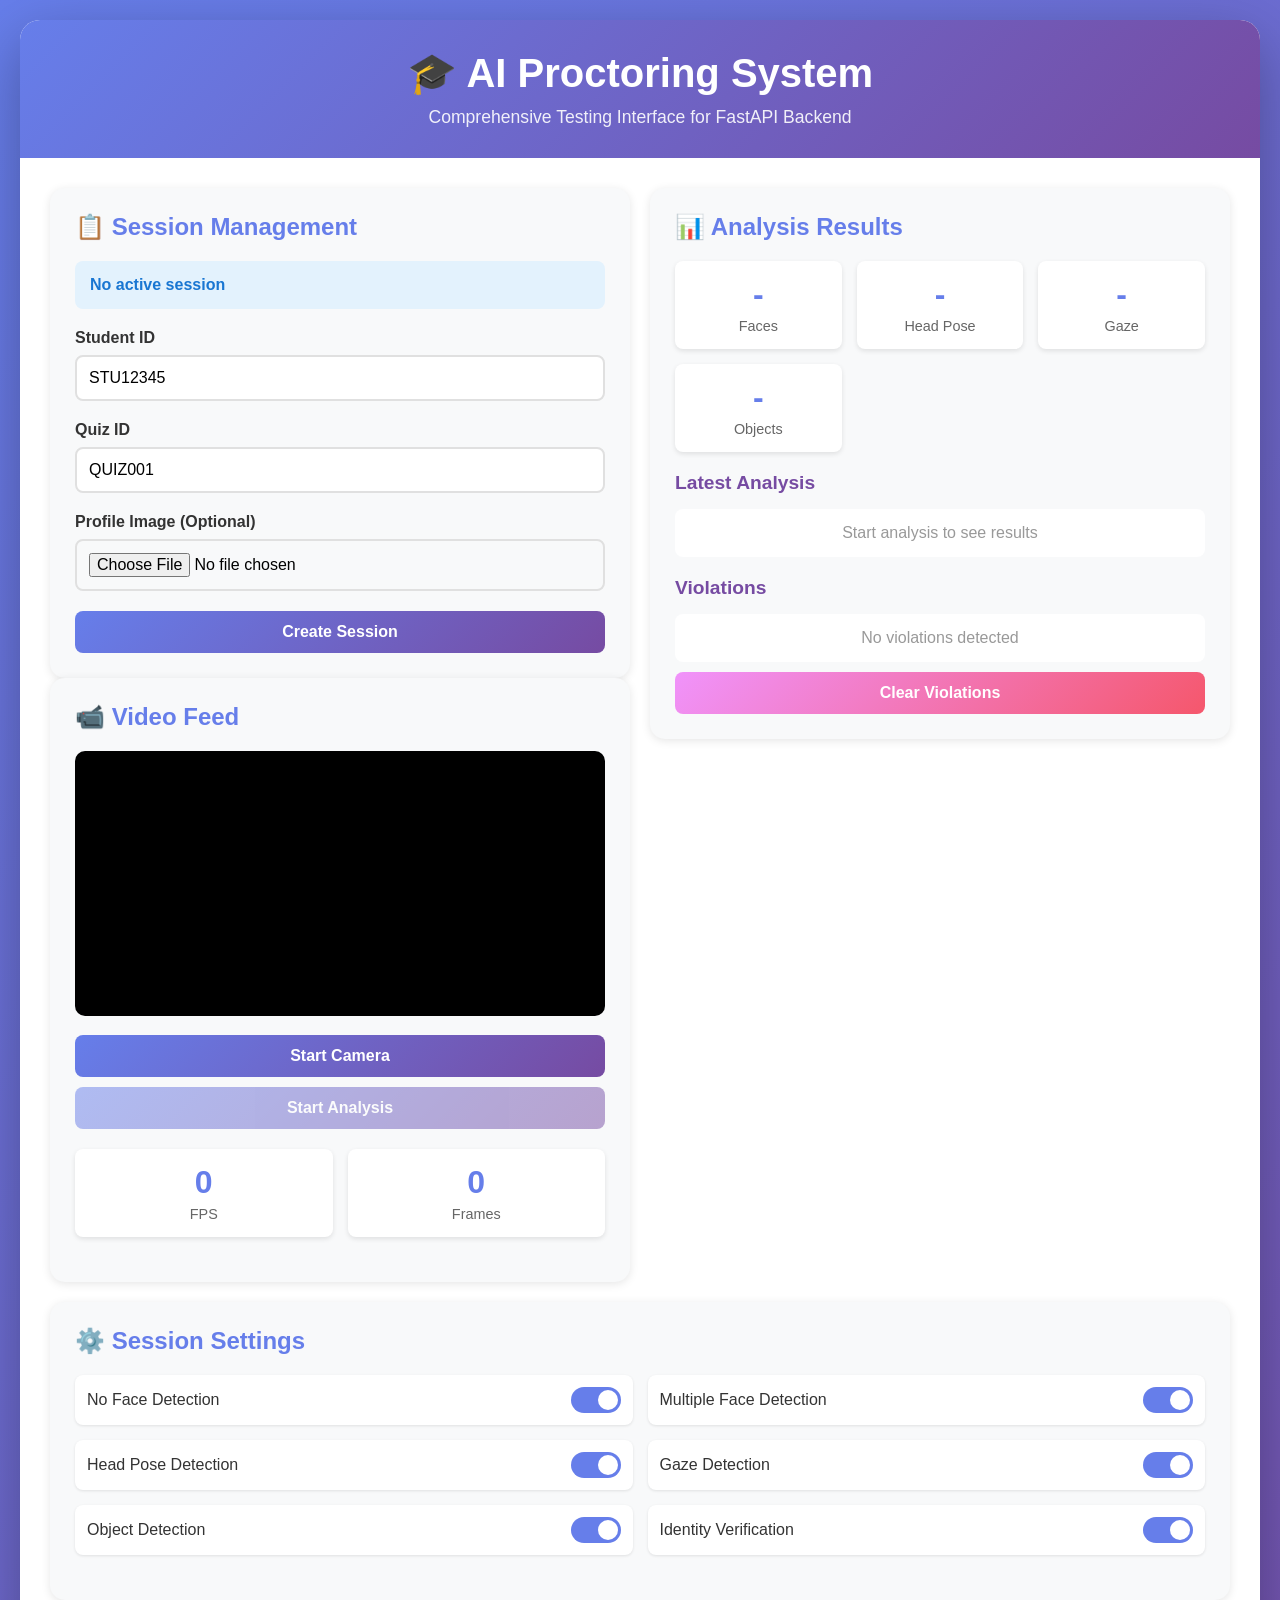
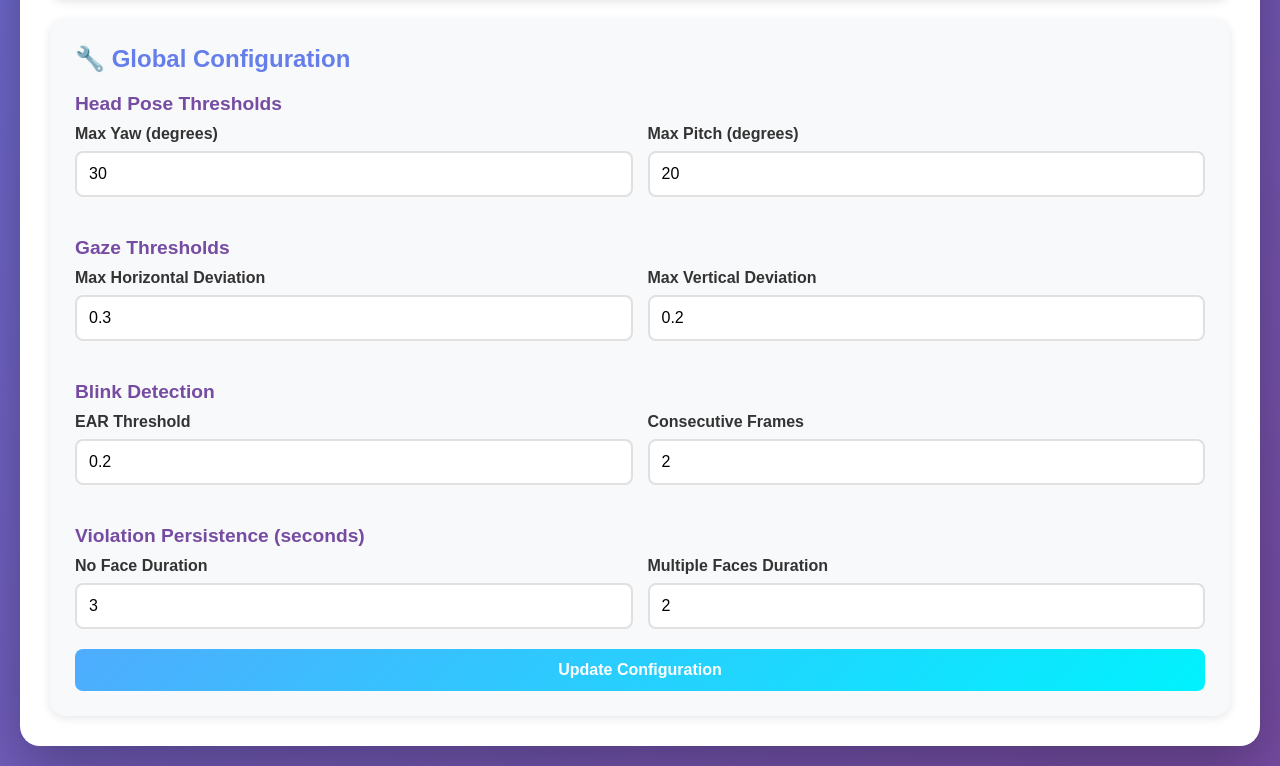
==== test_ui.html @ 0bb83201 "test_ui and fixed issues" ====
<!DOCTYPE html>
<html lang="en">
<head>
    <meta charset="UTF-8">
    <meta name="viewport" content="width=device-width, initial-scale=1.0">
    <title>AI Proctoring System - Test UI</title>
    <style>
        * {
            margin: 0;
            padding: 0;
            box-sizing: border-box;
        }

        body {
            font-family: -apple-system, BlinkMacSystemFont, 'Segoe UI', Roboto, Oxygen, Ubuntu, Cantarell, sans-serif;
            background: linear-gradient(135deg, #667eea 0%, #764ba2 100%);
            min-height: 100vh;
            padding: 20px;
        }

        .container {
            max-width: 1400px;
            margin: 0 auto;
            background: white;
            border-radius: 20px;
            box-shadow: 0 20px 60px rgba(0,0,0,0.3);
            overflow: hidden;
        }

        .header {
            background: linear-gradient(135deg, #667eea 0%, #764ba2 100%);
            color: white;
            padding: 30px;
            text-align: center;
        }

        .header h1 {
            font-size: 2.5em;
            margin-bottom: 10px;
        }

        .header p {
            opacity: 0.9;
            font-size: 1.1em;
        }

        .main-content {
            display: grid;
            grid-template-columns: 1fr 1fr;
            gap: 20px;
            padding: 30px;
        }

        .panel {
            background: #f8f9fa;
            border-radius: 15px;
            padding: 25px;
            box-shadow: 0 2px 10px rgba(0,0,0,0.1);
        }

        .panel h2 {
            color: #667eea;
            margin-bottom: 20px;
            font-size: 1.5em;
            display: flex;
            align-items: center;
            gap: 10px;
        }

        .panel h3 {
            color: #764ba2;
            margin-top: 20px;
            margin-bottom: 10px;
            font-size: 1.2em;
        }

        .form-group {
            margin-bottom: 20px;
        }

        label {
            display: block;
            margin-bottom: 8px;
            color: #333;
            font-weight: 600;
        }

        input[type="text"],
        input[type="number"],
        input[type="file"] {
            width: 100%;
            padding: 12px;
            border: 2px solid #e0e0e0;
            border-radius: 8px;
            font-size: 1em;
            transition: border-color 0.3s;
        }

        input[type="text"]:focus,
        input[type="number"]:focus {
            outline: none;
            border-color: #667eea;
        }

        button {
            background: linear-gradient(135deg, #667eea 0%, #764ba2 100%);
            color: white;
            border: none;
            padding: 12px 24px;
            border-radius: 8px;
            font-size: 1em;
            font-weight: 600;
            cursor: pointer;
            transition: transform 0.2s, box-shadow 0.2s;
            width: 100%;
        }

        button:hover {
            transform: translateY(-2px);
            box-shadow: 0 5px 15px rgba(102, 126, 234, 0.4);
        }

        button:active {
            transform: translateY(0);
        }

        button:disabled {
            opacity: 0.5;
            cursor: not-allowed;
            transform: none;
        }

        .btn-secondary {
            background: linear-gradient(135deg, #f093fb 0%, #f5576c 100%);
        }

        .btn-danger {
            background: linear-gradient(135deg, #fa709a 0%, #fee140 100%);
        }

        .btn-success {
            background: linear-gradient(135deg, #4facfe 0%, #00f2fe 100%);
        }

        video {
            width: 100%;
            border-radius: 10px;
            background: #000;
            margin-bottom: 15px;
        }

        canvas {
            display: none;
        }

        .status {
            padding: 15px;
            border-radius: 8px;
            margin-bottom: 20px;
            font-weight: 600;
        }

        .status.info {
            background: #e3f2fd;
            color: #1976d2;
        }

        .status.success {
            background: #e8f5e9;
            color: #388e3c;
        }

        .status.warning {
            background: #fff3e0;
            color: #f57c00;
        }

        .status.error {
            background: #ffebee;
            color: #d32f2f;
        }

        .results {
            background: white;
            padding: 15px;
            border-radius: 8px;
            margin-top: 15px;
            max-height: 400px;
            overflow-y: auto;
        }

        .result-item {
            padding: 10px;
            margin-bottom: 10px;
            border-left: 4px solid #667eea;
            background: #f8f9fa;
            border-radius: 4px;
        }

        .violation-item {
            padding: 10px;
            margin-bottom: 10px;
            border-left: 4px solid #f5576c;
            background: #fff5f5;
            border-radius: 4px;
        }

        .toggle-group {
            display: grid;
            grid-template-columns: 1fr 1fr;
            gap: 15px;
            margin-bottom: 20px;
        }

        .toggle-item {
            display: flex;
            align-items: center;
            justify-content: space-between;
            padding: 12px;
            background: white;
            border-radius: 8px;
            box-shadow: 0 1px 3px rgba(0,0,0,0.1);
        }

        .toggle-item label {
            margin: 0;
            font-weight: 500;
        }

        .switch {
            position: relative;
            display: inline-block;
            width: 50px;
            height: 26px;
        }

        .switch input {
            opacity: 0;
            width: 0;
            height: 0;
        }

        .slider {
            position: absolute;
            cursor: pointer;
            top: 0;
            left: 0;
            right: 0;
            bottom: 0;
            background-color: #ccc;
            transition: 0.4s;
            border-radius: 26px;
        }

        .slider:before {
            position: absolute;
            content: "";
            height: 20px;
            width: 20px;
            left: 3px;
            bottom: 3px;
            background-color: white;
            transition: 0.4s;
            border-radius: 50%;
        }

        input:checked + .slider {
            background-color: #667eea;
        }

        input:checked + .slider:before {
            transform: translateX(24px);
        }

        .config-grid {
            display: grid;
            grid-template-columns: 1fr 1fr;
            gap: 15px;
        }

        .session-info {
            background: white;
            padding: 15px;
            border-radius: 8px;
            margin-bottom: 20px;
        }

        .session-info p {
            margin: 5px 0;
            display: flex;
            justify-content: space-between;
        }

        .session-info strong {
            color: #667eea;
        }

        .full-width {
            grid-column: 1 / -1;
        }

        .stats {
            display: grid;
            grid-template-columns: repeat(auto-fit, minmax(150px, 1fr));
            gap: 15px;
            margin-bottom: 20px;
        }

        .stat-card {
            background: white;
            padding: 15px;
            border-radius: 8px;
            text-align: center;
            box-shadow: 0 2px 5px rgba(0,0,0,0.1);
        }

        .stat-value {
            font-size: 2em;
            font-weight: bold;
            color: #667eea;
        }

        .stat-label {
            color: #666;
            font-size: 0.9em;
            margin-top: 5px;
        }

        @keyframes pulse {
            0%, 100% { opacity: 1; }
            50% { opacity: 0.5; }
        }

        .analyzing {
            animation: pulse 1.5s ease-in-out infinite;
        }

        .badge {
            display: inline-block;
            padding: 4px 8px;
            border-radius: 4px;
            font-size: 0.85em;
            font-weight: 600;
            margin-left: 5px;
        }

        .badge.success {
            background: #e8f5e9;
            color: #388e3c;
        }

        .badge.warning {
            background: #fff3e0;
            color: #f57c00;
        }

        .badge.error {
            background: #ffebee;
            color: #d32f2f;
        }

        .scrollable {
            max-height: 300px;
            overflow-y: auto;
        }

        ::-webkit-scrollbar {
            width: 8px;
        }

        ::-webkit-scrollbar-track {
            background: #f1f1f1;
            border-radius: 10px;
        }

        ::-webkit-scrollbar-thumb {
            background: #667eea;
            border-radius: 10px;
        }

        ::-webkit-scrollbar-thumb:hover {
            background: #764ba2;
        }
    </style>
</head>
<body>
    <div class="container">
        <div class="header">
            <h1>🎓 AI Proctoring System</h1>
            <p>Comprehensive Testing Interface for FastAPI Backend</p>
        </div>

        <div class="main-content">
            <!-- Left Column: Session & Video -->
            <div>
                <!-- Session Management -->
                <div class="panel">
                    <h2>📋 Session Management</h2>
                    
                    <div id="sessionStatus" class="status info">
                        No active session
                    </div>

                    <div id="sessionInfo" class="session-info" style="display: none;">
                        <p><strong>Session ID:</strong> <span id="sessionId">-</span></p>
                        <p><strong>Student ID:</strong> <span id="studentId">-</span></p>
                        <p><strong>Quiz ID:</strong> <span id="quizId">-</span></p>
                        <p><strong>Status:</strong> <span id="sessionState">-</span></p>
                    </div>

                    <div id="sessionCreate">
                        <div class="form-group">
                            <label>Student ID</label>
                            <input type="text" id="inputStudentId" placeholder="e.g., STU12345" value="STU12345">
                        </div>
                        <div class="form-group">
                            <label>Quiz ID</label>
                            <input type="text" id="inputQuizId" placeholder="e.g., QUIZ001" value="QUIZ001">
                        </div>
                        <div class="form-group">
                            <label>Profile Image (Optional)</label>
                            <input type="file" id="inputProfileImage" accept="image/*">
                        </div>
                        <button onclick="createSession()">Create Session</button>
                    </div>

                    <div id="sessionActive" style="display: none;">
                        <button class="btn-danger" onclick="endSession()">End Session</button>
                    </div>
                </div>

                <!-- Video Feed -->
                <div class="panel">
                    <h2>📹 Video Feed</h2>
                    
                    <video id="video" autoplay playsinline></video>
                    <canvas id="canvas"></canvas>
                    
                    <button id="cameraBtn" onclick="toggleCamera()">Start Camera</button>
                    <button id="analyzeBtn" onclick="toggleAnalysis()" disabled style="margin-top: 10px;">Start Analysis</button>

                    <div class="stats" style="margin-top: 20px;">
                        <div class="stat-card">
                            <div class="stat-value" id="fpsCounter">0</div>
                            <div class="stat-label">FPS</div>
                        </div>
                        <div class="stat-card">
                            <div class="stat-value" id="frameCounter">0</div>
                            <div class="stat-label">Frames</div>
                        </div>
                    </div>
                </div>
            </div>

            <!-- Right Column: Results & Settings -->
            <div>
                <!-- Analysis Results -->
                <div class="panel">
                    <h2>📊 Analysis Results</h2>
                    
                    <div class="stats">
                        <div class="stat-card">
                            <div class="stat-value" id="faceCount">-</div>
                            <div class="stat-label">Faces</div>
                        </div>
                        <div class="stat-card">
                            <div class="stat-value" id="headPoseStatus">-</div>
                            <div class="stat-label">Head Pose</div>
                        </div>
                        <div class="stat-card">
                            <div class="stat-value" id="gazeStatus">-</div>
                            <div class="stat-label">Gaze</div>
                        </div>
                        <div class="stat-card">
                            <div class="stat-value" id="objectCount">-</div>
                            <div class="stat-label">Objects</div>
                        </div>
                    </div>

                    <h3>Latest Analysis</h3>
                    <div id="analysisResults" class="results scrollable">
                        <p style="color: #999; text-align: center;">Start analysis to see results</p>
                    </div>

                    <h3>Violations</h3>
                    <div id="violationsList" class="results scrollable">
                        <p style="color: #999; text-align: center;">No violations detected</p>
                    </div>

                    <button class="btn-secondary" onclick="clearViolations()" style="margin-top: 10px;">Clear Violations</button>
                </div>
            </div>

            <!-- Settings Panel (Full Width) -->
            <div class="panel full-width">
                <h2>⚙️ Session Settings</h2>
                
                <div class="toggle-group">
                    <div class="toggle-item">
                        <label>No Face Detection</label>
                        <label class="switch">
                            <input type="checkbox" id="settingNoFace" onchange="updateSettings()" checked>
                            <span class="slider"></span>
                        </label>
                    </div>
                    <div class="toggle-item">
                        <label>Multiple Face Detection</label>
                        <label class="switch">
                            <input type="checkbox" id="settingMultiFace" onchange="updateSettings()" checked>
                            <span class="slider"></span>
                        </label>
                    </div>
                    <div class="toggle-item">
                        <label>Head Pose Detection</label>
                        <label class="switch">
                            <input type="checkbox" id="settingHeadPose" onchange="updateSettings()" checked>
                            <span class="slider"></span>
                        </label>
                    </div>
                    <div class="toggle-item">
                        <label>Gaze Detection</label>
                        <label class="switch">
                            <input type="checkbox" id="settingGaze" onchange="updateSettings()" checked>
                            <span class="slider"></span>
                        </label>
                    </div>
                    <div class="toggle-item">
                        <label>Object Detection</label>
                        <label class="switch">
                            <input type="checkbox" id="settingObject" onchange="updateSettings()" checked>
                            <span class="slider"></span>
                        </label>
                    </div>
                    <div class="toggle-item">
                        <label>Identity Verification</label>
                        <label class="switch">
                            <input type="checkbox" id="settingIdentity" onchange="updateSettings()" checked>
                            <span class="slider"></span>
                        </label>
                    </div>
                </div>
            </div>

            <!-- Configuration Panel (Full Width) -->
            <div class="panel full-width">
                <h2>🔧 Global Configuration</h2>
                
                <h3>Head Pose Thresholds</h3>
                <div class="config-grid">
                    <div class="form-group">
                        <label>Max Yaw (degrees)</label>
                        <input type="number" id="configYaw" value="30" step="5">
                    </div>
                    <div class="form-group">
                        <label>Max Pitch (degrees)</label>
                        <input type="number" id="configPitch" value="20" step="5">
                    </div>
                </div>

                <h3>Gaze Thresholds</h3>
                <div class="config-grid">
                    <div class="form-group">
                        <label>Max Horizontal Deviation</label>
                        <input type="number" id="configGazeH" value="0.3" step="0.05">
                    </div>
                    <div class="form-group">
                        <label>Max Vertical Deviation</label>
                        <input type="number" id="configGazeV" value="0.2" step="0.05">
                    </div>
                </div>

                <h3>Blink Detection</h3>
                <div class="config-grid">
                    <div class="form-group">
                        <label>EAR Threshold</label>
                        <input type="number" id="configEar" value="0.2" step="0.01">
                    </div>
                    <div class="form-group">
                        <label>Consecutive Frames</label>
                        <input type="number" id="configBlinkFrames" value="2" step="1">
                    </div>
                </div>

                <h3>Violation Persistence (seconds)</h3>
                <div class="config-grid">
                    <div class="form-group">
                        <label>No Face Duration</label>
                        <input type="number" id="configNoFaceDuration" value="3" step="1">
                    </div>
                    <div class="form-group">
                        <label>Multiple Faces Duration</label>
                        <input type="number" id="configMultiFaceDuration" value="2" step="1">
                    </div>
                </div>

                <button class="btn-success" onclick="updateConfig()">Update Configuration</button>
            </div>
        </div>
    </div>

    <script>
        // API Configuration
        const API_BASE = 'http://localhost:8000/api';
        
        // State
        let currentSession = null;
        let cameraStream = null;
        let isAnalyzing = false;
        let analysisInterval = null;
        let violationsInterval = null;
        let frameCount = 0;
        let fps = 0;
        let lastFrameTime = Date.now();

        // Session Management
        async function createSession() {
            const studentId = document.getElementById('inputStudentId').value;
            const quizId = document.getElementById('inputQuizId').value;
            const profileImageFile = document.getElementById('inputProfileImage').files[0];

            if (!studentId || !quizId) {
                alert('Please enter Student ID and Quiz ID');
                return;
            }

            const formData = new FormData();
            formData.append('student_id', studentId);
            formData.append('quiz_id', quizId);
            if (profileImageFile) {
                formData.append('profile_image', profileImageFile);
            }

            try {
                const response = await fetch(`${API_BASE}/session/start`, {
                    method: 'POST',
                    body: formData
                });

                if (!response.ok) {
                    throw new Error(`HTTP error! status: ${response.status}`);
                }

                const data = await response.json();
                currentSession = data.session_id;
                
                document.getElementById('sessionId').textContent = data.session_id;
                document.getElementById('studentId').textContent = data.student_id;
                document.getElementById('quizId').textContent = data.quiz_id;
                document.getElementById('sessionState').textContent = data.status;
                
                document.getElementById('sessionStatus').className = 'status success';
                document.getElementById('sessionStatus').textContent = '✓ Session created successfully';
                document.getElementById('sessionInfo').style.display = 'block';
                document.getElementById('sessionCreate').style.display = 'none';
                document.getElementById('sessionActive').style.display = 'block';
                
                document.getElementById('analyzeBtn').disabled = false;
                
            } catch (error) {
                console.error('Error creating session:', error);
                document.getElementById('sessionStatus').className = 'status error';
                document.getElementById('sessionStatus').textContent = '✗ Error creating session: ' + error.message;
            }
        }

        async function endSession() {
            if (!currentSession) return;

            try {
                const response = await fetch(`${API_BASE}/session/end/${currentSession}`, {
                    method: 'POST'
                });

                const data = await response.json();
                
                if (isAnalyzing) {
                    toggleAnalysis();
                }
                
                currentSession = null;
                
                document.getElementById('sessionStatus').className = 'status info';
                document.getElementById('sessionStatus').textContent = 'Session ended';
                document.getElementById('sessionInfo').style.display = 'none';
                document.getElementById('sessionCreate').style.display = 'block';
                document.getElementById('sessionActive').style.display = 'none';
                
                document.getElementById('analyzeBtn').disabled = true;
                
            } catch (error) {
                console.error('Error ending session:', error);
                alert('Error ending session: ' + error.message);
            }
        }

        // Camera Management
        async function toggleCamera() {
            const video = document.getElementById('video');
            const btn = document.getElementById('cameraBtn');

            if (cameraStream) {
                cameraStream.getTracks().forEach(track => track.stop());
                cameraStream = null;
                video.srcObject = null;
                btn.textContent = 'Start Camera';
                btn.classList.remove('btn-danger');
            } else {
                try {
                    cameraStream = await navigator.mediaDevices.getUserMedia({ 
                        video: { width: 1280, height: 720 } 
                    });
                    video.srcObject = cameraStream;
                    btn.textContent = 'Stop Camera';
                    btn.classList.add('btn-danger');
                } catch (error) {
                    console.error('Error accessing camera:', error);
                    alert('Error accessing camera: ' + error.message);
                }
            }
        }

        // Analysis
        function toggleAnalysis() {
            if (!currentSession) {
                alert('Please create a session first');
                return;
            }

            if (!cameraStream) {
                alert('Please start camera first');
                return;
            }

            const btn = document.getElementById('analyzeBtn');

            if (isAnalyzing) {
                clearInterval(analysisInterval);
                clearInterval(violationsInterval);
                isAnalyzing = false;
                btn.textContent = 'Start Analysis';
                btn.classList.remove('btn-danger');
            } else {
                isAnalyzing = true;
                btn.textContent = 'Stop Analysis';
                btn.classList.add('btn-danger');
                analysisInterval = setInterval(analyzeFrame, 100); // 10 FPS
                violationsInterval = setInterval(fetchSessionViolations, 2000); // Fetch violations every 2s
                fetchSessionViolations(); // Fetch immediately
            }
        }

        async function analyzeFrame() {
            if (!currentSession || !isAnalyzing) return;

            const video = document.getElementById('video');
            const canvas = document.getElementById('canvas');
            const ctx = canvas.getContext('2d');

            canvas.width = video.videoWidth;
            canvas.height = video.videoHeight;
            ctx.drawImage(video, 0, 0);

            // Convert canvas to base64
            const base64Image = canvas.toDataURL('image/jpeg', 0.8);

            try {
                const response = await fetch(`${API_BASE}/analyze/frame/${currentSession}`, {
                    method: 'POST',
                    headers: {
                        'Content-Type': 'application/json'
                    },
                    body: JSON.stringify({
                        frame_base64: base64Image
                    })
                });

                if (!response.ok) {
                    throw new Error(`HTTP error! status: ${response.status}`);
                }

                const data = await response.json();
                updateAnalysisResults(data);
                updateViolations(data.violations);
                updateStats();
                
            } catch (error) {
                console.error('Error analyzing frame:', error);
            }
        }

        function updateAnalysisResults(data) {
            const container = document.getElementById('analysisResults');
            
            // Extract analysis object
            const analysis = data.analysis || {};
            
            // Update stat cards
            document.getElementById('faceCount').textContent = data.face_count || 0;
            
            const headPose = analysis.head_pose;
            if (headPose && !headPose.is_looking_forward) {
                document.getElementById('headPoseStatus').textContent = '⚠️';
            } else {
                document.getElementById('headPoseStatus').textContent = '✓';
            }
            
            const gaze = analysis.gaze;
            if (gaze && !gaze.is_looking_at_screen) {
                document.getElementById('gazeStatus').textContent = '⚠️';
            } else {
                document.getElementById('gazeStatus').textContent = '✓';
            }
            
            const objects = analysis.object_detection?.objects || [];
            document.getElementById('objectCount').textContent = objects.length;

            // Build detailed results
            let html = `<div class="result-item">
                <strong>Timestamp:</strong> ${new Date(data.timestamp).toLocaleTimeString()}<br>`;
            
            // Face detection
            html += `<strong>Faces:</strong> ${data.face_count} 
                <span class="badge ${data.violations.length > 0 ? 'error' : 'success'}">
                    ${data.violations.length > 0 ? 'Violations' : 'OK'}
                </span><br>`;
            
            if (headPose) {
                html += `<strong>Head Pose:</strong> 
                    Yaw: ${headPose.yaw?.toFixed(1)}°, 
                    Pitch: ${headPose.pitch?.toFixed(1)}° 
                    <span class="badge ${headPose.is_looking_forward ? 'success' : 'warning'}">
                        ${headPose.is_looking_forward ? 'Forward' : 'Away'}
                    </span><br>`;
            }
            
            if (gaze) {
                html += `<strong>Gaze:</strong> 
                    H: ${gaze.horizontal_ratio?.toFixed(2)}, 
                    V: ${gaze.vertical_ratio?.toFixed(2)} 
                    <span class="badge ${gaze.is_looking_at_screen ? 'success' : 'warning'}">
                        ${gaze.is_looking_at_screen ? 'On Screen' : 'Off Screen'}
                    </span><br>`;
            }
            
            const blinks = analysis.blink;
            if (blinks) {
                html += `<strong>Blinks:</strong> ${blinks.total_blinks} 
                    (EAR: ${blinks.ear?.toFixed(3)})<br>`;
            }
            
            if (objects.length > 0) {
                html += `<strong>Objects:</strong> `;
                objects.forEach(obj => {
                    html += `${obj.class} (${(obj.confidence * 100).toFixed(0)}%) `;
                });
                html += '<br>';
            }
            
            const identity = analysis.identity_verification;
            if (identity) {
                html += `<strong>Identity:</strong> 
                    <span class="badge ${identity.match ? 'success' : 'error'}">
                        ${identity.match ? 'Verified' : 'Mismatch'} 
                        ${identity.distance ? `(${identity.distance.toFixed(2)})` : ''}
                    </span><br>`;
            }
            
            html += `</div>`;
            
            container.innerHTML = html + container.innerHTML;
            
            // Keep only last 5 results
            const items = container.querySelectorAll('.result-item');
            if (items.length > 5) {
                for (let i = 5; i < items.length; i++) {
                    items[i].remove();
                }
            }
        }

        function updateViolations(violations) {
            if (!violations) return;

            const container = document.getElementById('violationsList');
            
            if (violations.length === 0) {
                container.innerHTML = '<p style="color: #999; text-align: center;">No violations detected</p>';
                return;
            }
            
            let html = '';
            violations.forEach(v => {
                html += `<div class="violation-item">
                    <strong>${v.type}</strong> - ${v.message || v.description}<br>
                    <small>Timestamp: ${new Date(v.timestamp || v.first_occurrence).toLocaleTimeString()}
                    ${v.count ? `, Count: ${v.count}` : ''}</small>
                </div>`;
            });
            
            container.innerHTML = html;
        }

        // Fetch and display all session violations
        async function fetchSessionViolations() {
            if (!currentSession) return;

            try {
                const response = await fetch(`${API_BASE}/session/${currentSession}/violations`);
                if (!response.ok) return;

                const data = await response.json();
                if (data.violations && data.violations.length > 0) {
                    updateViolations(data.violations);
                }
            } catch (error) {
                console.error('Error fetching violations:', error);
            }
        }

        function updateStats() {
            frameCount++;
            document.getElementById('frameCounter').textContent = frameCount;
            
            const now = Date.now();
            const elapsed = (now - lastFrameTime) / 1000;
            if (elapsed >= 1) {
                fps = Math.round(frameCount / elapsed);
                document.getElementById('fpsCounter').textContent = fps;
                frameCount = 0;
                lastFrameTime = now;
            }
        }

        // Settings Management
        async function updateSettings() {
            if (!currentSession) return;

            const settings = {
                enable_no_face_warning: document.getElementById('settingNoFace').checked,
                enable_face_detection: document.getElementById('settingMultiFace').checked,
                enable_head_pose: document.getElementById('settingHeadPose').checked,
                enable_gaze: document.getElementById('settingGaze').checked,
                enable_object_detection: document.getElementById('settingObject').checked,
                enable_identity_verification: document.getElementById('settingIdentity').checked
            };

            try {
                const response = await fetch(`${API_BASE}/session/${currentSession}/settings`, {
                    method: 'PUT',
                    headers: { 'Content-Type': 'application/json' },
                    body: JSON.stringify(settings)
                });

                const data = await response.json();
                console.log('Settings updated:', data);
                
            } catch (error) {
                console.error('Error updating settings:', error);
            }
        }

        // Configuration Management
        async function updateConfig() {
            const config = {
                head_pose: {
                    max_yaw_angle: parseFloat(document.getElementById('configYaw').value),
                    max_pitch_angle: parseFloat(document.getElementById('configPitch').value)
                },
                gaze: {
                    max_horizontal_deviation: parseFloat(document.getElementById('configGazeH').value),
                    max_vertical_deviation: parseFloat(document.getElementById('configGazeV').value)
                },
                blink: {
                    ear_threshold: parseFloat(document.getElementById('configEar').value),
                    ear_consec_frames: parseInt(document.getElementById('configBlinkFrames').value)
                },
                thresholds: {
                    no_face_duration: parseFloat(document.getElementById('configNoFaceDuration').value),
                    multiple_faces_duration: parseFloat(document.getElementById('configMultiFaceDuration').value)
                }
            };

            try {
                const response = await fetch(`${API_BASE}/config`, {
                    method: 'PUT',
                    headers: { 'Content-Type': 'application/json' },
                    body: JSON.stringify(config)
                });

                const data = await response.json();
                alert('Configuration updated successfully!');
                console.log('Config updated:', data);
                
            } catch (error) {
                console.error('Error updating config:', error);
                alert('Error updating configuration: ' + error.message);
            }
        }

        async function clearViolations() {
            if (!currentSession) return;

            try {
                const response = await fetch(`${API_BASE}/session/${currentSession}/violations`, {
                    method: 'DELETE'
                });

                const data = await response.json();
                document.getElementById('violationsList').innerHTML = 
                    '<p style="color: #999; text-align: center;">No violations detected</p>';
                alert('Violations cleared!');
                
            } catch (error) {
                console.error('Error clearing violations:', error);
                alert('Error clearing violations: ' + error.message);
            }
        }

        // Load current configuration on page load
        async function loadCurrentConfig() {
            try {
                const response = await fetch(`${API_BASE}/config`);
                const config = await response.json();
                
                if (config.head_pose) {
                    document.getElementById('configYaw').value = config.head_pose.max_yaw_angle || 30;
                    document.getElementById('configPitch').value = config.head_pose.max_pitch_angle || 20;
                }
                if (config.gaze) {
                    document.getElementById('configGazeH').value = config.gaze.max_horizontal_deviation || 0.3;
                    document.getElementById('configGazeV').value = config.gaze.max_vertical_deviation || 0.2;
                }
                if (config.blink) {
                    document.getElementById('configEar').value = config.blink.ear_threshold || 0.2;
                    document.getElementById('configBlinkFrames').value = config.blink.ear_consec_frames || 2;
                }
                if (config.thresholds) {
                    document.getElementById('configNoFaceDuration').value = config.thresholds.no_face_duration || 3;
                    document.getElementById('configMultiFaceDuration').value = config.thresholds.multiple_faces_duration || 2;
                }
            } catch (error) {
                console.error('Error loading config:', error);
            }
        }

        // Initialize
        window.onload = () => {
            loadCurrentConfig();
            console.log('AI Proctoring Test UI Ready!');
            console.log('API Base:', API_BASE);
        };

        // Cleanup on page unload
        window.onbeforeunload = () => {
            if (cameraStream) {
                cameraStream.getTracks().forEach(track => track.stop());
            }
            if (isAnalyzing) {
                clearInterval(analysisInterval);
            }
        };
    </script>
</body>
</html>
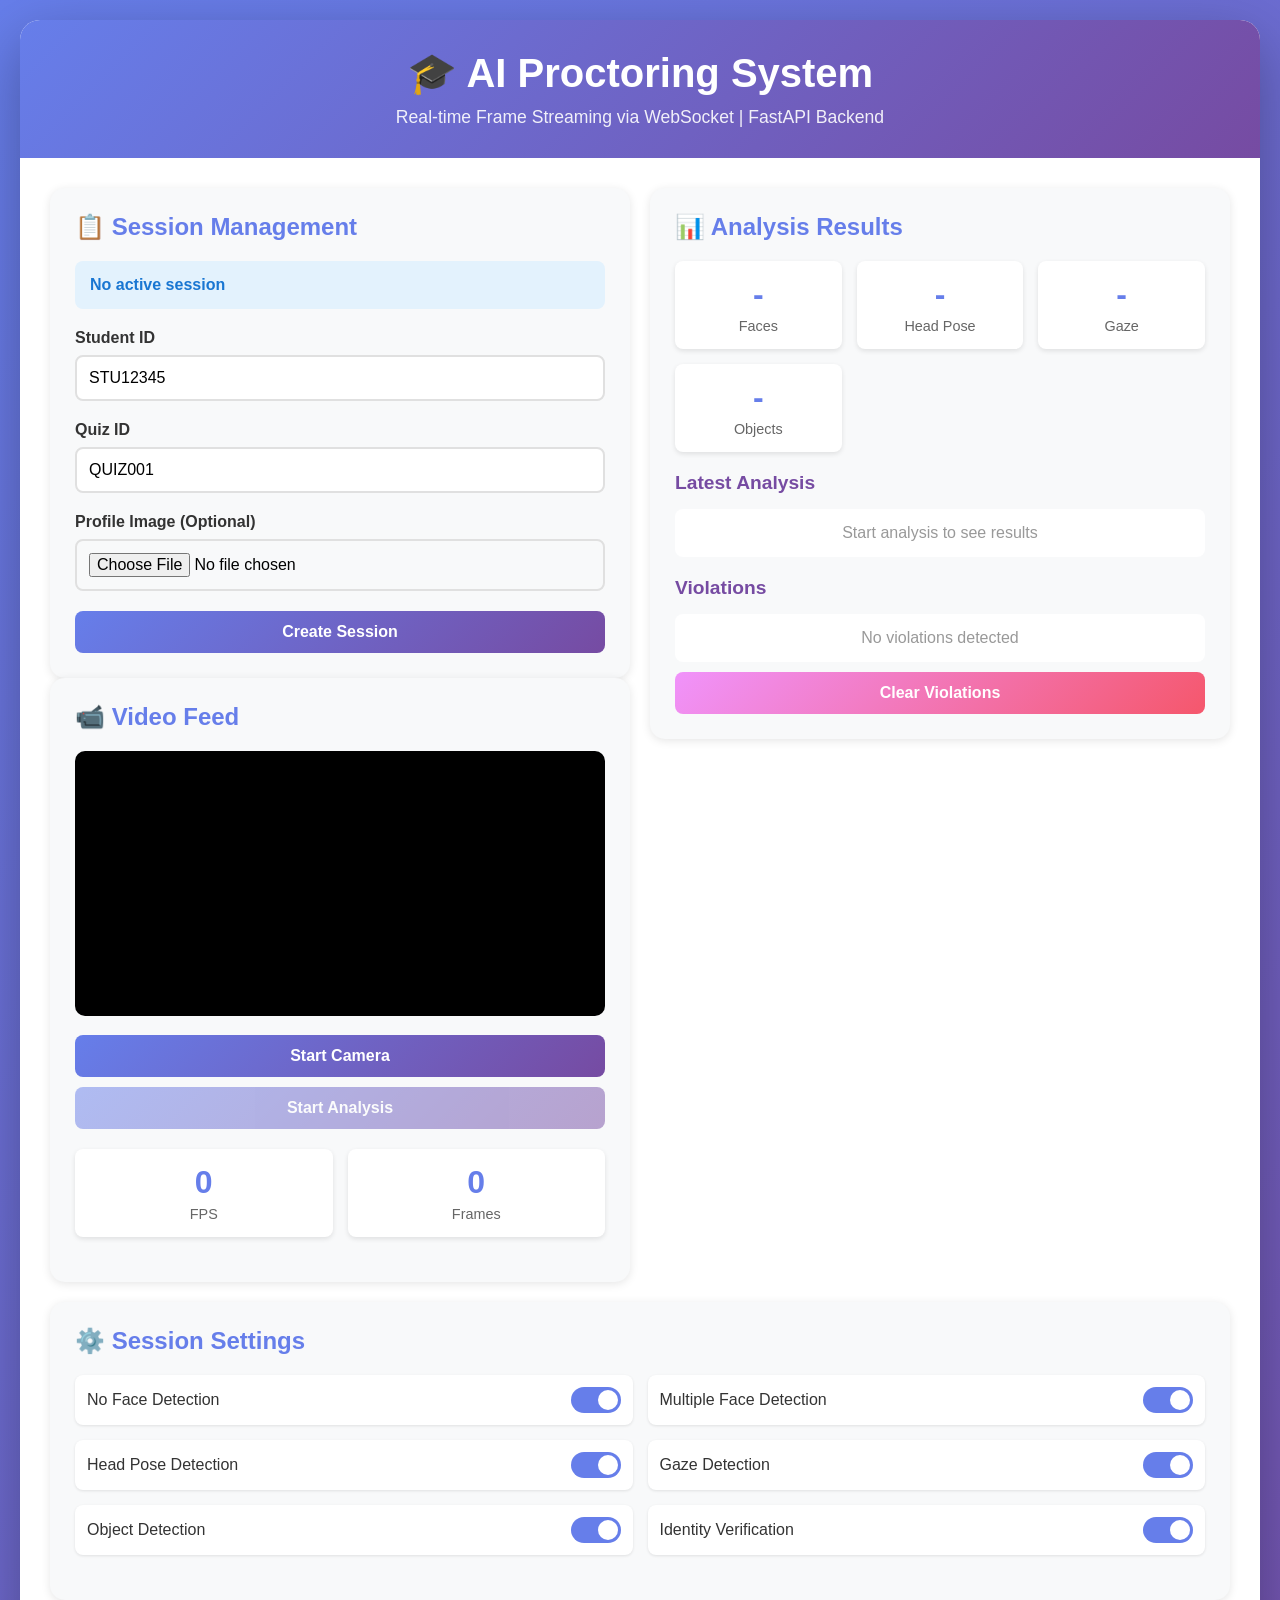
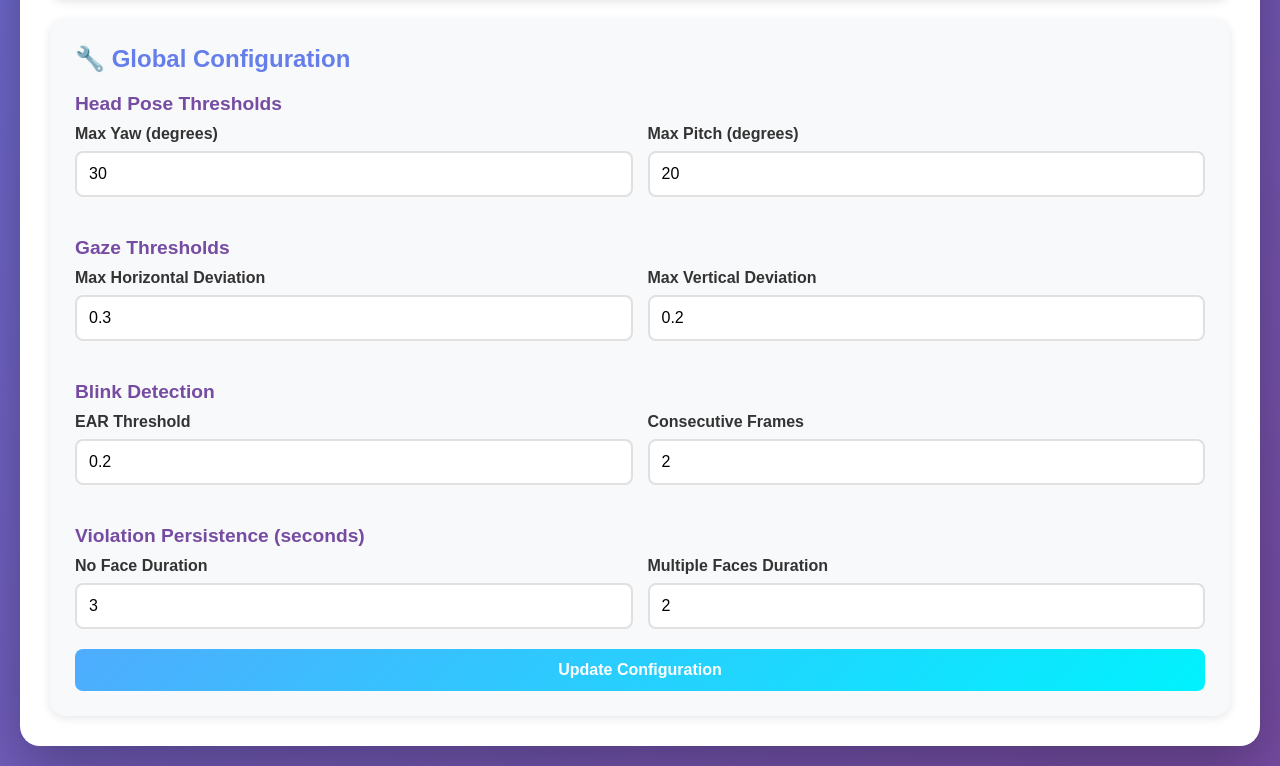
==== commit 29b2e0a3: "ui: added websockets in the test_ui" ====
--- a/test_ui.html
+++ b/test_ui.html
@@ -387,7 +387,7 @@
     <div class="container">
         <div class="header">
             <h1>🎓 AI Proctoring System</h1>
-            <p>Comprehensive Testing Interface for FastAPI Backend</p>
+            <p>Real-time Frame Streaming via WebSocket | FastAPI Backend</p>
         </div>
 
         <div class="main-content">
@@ -432,6 +432,10 @@
                 <!-- Video Feed -->
                 <div class="panel">
                     <h2>📹 Video Feed</h2>
+                    
+                    <div id="wsStatus" class="status info" style="display: none;">
+                        🔌 WebSocket: Disconnected
+                    </div>
                     
                     <video id="video" autoplay playsinline></video>
                     <canvas id="canvas"></canvas>
@@ -601,6 +605,7 @@
     <script>
         // API Configuration
         const API_BASE = 'http://localhost:8000/api';
+        const WS_BASE = 'ws://localhost:8000';
         
         // State
         let currentSession = null;
@@ -608,6 +613,8 @@
         let isAnalyzing = false;
         let analysisInterval = null;
         let violationsInterval = null;
+        let pingInterval = null;
+        let wsConnection = null;
         let frameCount = 0;
         let fps = 0;
         let lastFrameTime = Date.now();
@@ -732,23 +739,176 @@
             }
 
             const btn = document.getElementById('analyzeBtn');
+            const wsStatus = document.getElementById('wsStatus');
 
             if (isAnalyzing) {
+                // Stop analysis
                 clearInterval(analysisInterval);
                 clearInterval(violationsInterval);
+                clearInterval(pingInterval);
+                
+                if (wsConnection && wsConnection.readyState === WebSocket.OPEN) {
+                    wsConnection.close();
+                }
+                wsConnection = null;
+                
                 isAnalyzing = false;
                 btn.textContent = 'Start Analysis';
                 btn.classList.remove('btn-danger');
+                
+                wsStatus.style.display = 'none';
             } else {
-                isAnalyzing = true;
-                btn.textContent = 'Stop Analysis';
-                btn.classList.add('btn-danger');
-                analysisInterval = setInterval(analyzeFrame, 100); // 10 FPS
-                violationsInterval = setInterval(fetchSessionViolations, 2000); // Fetch violations every 2s
-                fetchSessionViolations(); // Fetch immediately
-            }
-        }
-
+                // Start analysis
+                connectWebSocket();
+            }
+        }
+
+        function connectWebSocket() {
+            const btn = document.getElementById('analyzeBtn');
+            const wsStatus = document.getElementById('wsStatus');
+            
+            wsStatus.style.display = 'block';
+            wsStatus.className = 'status warning';
+            wsStatus.textContent = '🔌 WebSocket: Connecting...';
+            
+            try {
+                wsConnection = new WebSocket(`${WS_BASE}/ws/${currentSession}`);
+                
+                wsConnection.onopen = () => {
+                    console.log('WebSocket connected');
+                    isAnalyzing = true;
+                    btn.textContent = 'Stop Analysis';
+                    btn.classList.add('btn-danger');
+                    
+                    wsStatus.className = 'status success';
+                    wsStatus.textContent = '🔌 WebSocket: Connected ✓';
+                    
+                    // Wait for video to be ready before starting frame capture
+                    const video = document.getElementById('video');
+                    const startFrameCapture = () => {
+                        if (video.readyState >= 2 && video.videoWidth > 0 && video.videoHeight > 0) {
+                            console.log('Video ready, starting frame capture');
+                            // Start sending frames
+                            analysisInterval = setInterval(sendFrameViaWebSocket, 100); // 10 FPS
+                            
+                            // Poll violations from REST API
+                            violationsInterval = setInterval(fetchSessionViolations, 2000);
+                            fetchSessionViolations();
+                            
+                            // Send ping every 30 seconds to keep connection alive
+                            pingInterval = setInterval(() => {
+                                if (wsConnection && wsConnection.readyState === WebSocket.OPEN) {
+                                    wsConnection.send(JSON.stringify({ type: 'ping' }));
+                                }
+                            }, 30000);
+                        } else {
+                            console.log('Waiting for video to be ready...');
+                            setTimeout(startFrameCapture, 100);
+                        }
+                    };
+                    
+                    startFrameCapture();
+                };
+                
+                wsConnection.onmessage = (event) => {
+                    const message = JSON.parse(event.data);
+                    
+                    if (message.type === 'analysis') {
+                        updateAnalysisResults(message.data);
+                        updateViolations(message.data.violations);
+                        updateStats();
+                    } else if (message.type === 'error') {
+                        console.error('WebSocket error:', message.message);
+                        document.getElementById('sessionStatus').className = 'status error';
+                        document.getElementById('sessionStatus').textContent = '✗ Analysis error: ' + message.message;
+                    } else if (message.type === 'pong') {
+                        console.log('Pong received');
+                    }
+                };
+                
+                wsConnection.onerror = (error) => {
+                    console.error('WebSocket error:', error);
+                    wsStatus.className = 'status error';
+                    wsStatus.textContent = '🔌 WebSocket: Error';
+                    document.getElementById('sessionStatus').className = 'status error';
+                    document.getElementById('sessionStatus').textContent = '✗ WebSocket connection error';
+                };
+                
+                wsConnection.onclose = (event) => {
+                    console.log('WebSocket closed:', event.code, event.reason);
+                    wsStatus.className = 'status warning';
+                    wsStatus.textContent = '🔌 WebSocket: Disconnected';
+                    
+                    if (isAnalyzing) {
+                        // Connection closed unexpectedly, try to reconnect
+                        document.getElementById('sessionStatus').className = 'status warning';
+                        document.getElementById('sessionStatus').textContent = '⚠ Connection lost, reconnecting...';
+                        
+                        setTimeout(() => {
+                            if (isAnalyzing) {
+                                console.log('Attempting to reconnect...');
+                                connectWebSocket();
+                            }
+                        }, 2000);
+                    }
+                };
+                
+            } catch (error) {
+                console.error('Error creating WebSocket:', error);
+                wsStatus.className = 'status error';
+                wsStatus.textContent = '🔌 WebSocket: Connection failed';
+                alert('Error connecting WebSocket: ' + error.message);
+            }
+        }
+
+        function sendFrameViaWebSocket() {
+            if (!wsConnection || wsConnection.readyState !== WebSocket.OPEN) {
+                console.warn('WebSocket not connected, skipping frame');
+                return;
+            }
+
+            const video = document.getElementById('video');
+            const canvas = document.getElementById('canvas');
+            const ctx = canvas.getContext('2d');
+
+            // Check if video is ready and has valid dimensions
+            if (!video.videoWidth || !video.videoHeight || video.readyState < 2) {
+                console.warn('Video not ready yet, skipping frame');
+                return;
+            }
+
+            canvas.width = video.videoWidth;
+            canvas.height = video.videoHeight;
+            
+            // Check if canvas has valid dimensions
+            if (canvas.width === 0 || canvas.height === 0) {
+                console.warn('Invalid canvas dimensions, skipping frame');
+                return;
+            }
+
+            try {
+                ctx.drawImage(video, 0, 0);
+                
+                // Convert canvas to base64
+                const base64Image = canvas.toDataURL('image/jpeg', 0.8);
+                
+                // Verify we have valid base64 data
+                if (!base64Image || base64Image.length < 100) {
+                    console.warn('Invalid frame data, skipping');
+                    return;
+                }
+
+                wsConnection.send(JSON.stringify({
+                    type: 'frame',
+                    frame_base64: base64Image
+                }));
+            } catch (error) {
+                console.error('Error sending frame:', error);
+            }
+        }
+
+        // Keep the HTTP version as fallback (commented out)
+        /*
         async function analyzeFrame() {
             if (!currentSession || !isAnalyzing) return;
 
@@ -787,6 +947,7 @@
                 console.error('Error analyzing frame:', error);
             }
         }
+        */
 
         function updateAnalysisResults(data) {
             const container = document.getElementById('analysisResults');
@@ -1048,6 +1209,8 @@
             loadCurrentConfig();
             console.log('AI Proctoring Test UI Ready!');
             console.log('API Base:', API_BASE);
+            console.log('WebSocket Base:', WS_BASE);
+            console.log('Using WebSocket for frame streaming');
         };
 
         // Cleanup on page unload
@@ -1057,6 +1220,11 @@
             }
             if (isAnalyzing) {
                 clearInterval(analysisInterval);
+                clearInterval(violationsInterval);
+                clearInterval(pingInterval);
+            }
+            if (wsConnection && wsConnection.readyState === WebSocket.OPEN) {
+                wsConnection.close();
             }
         };
     </script>
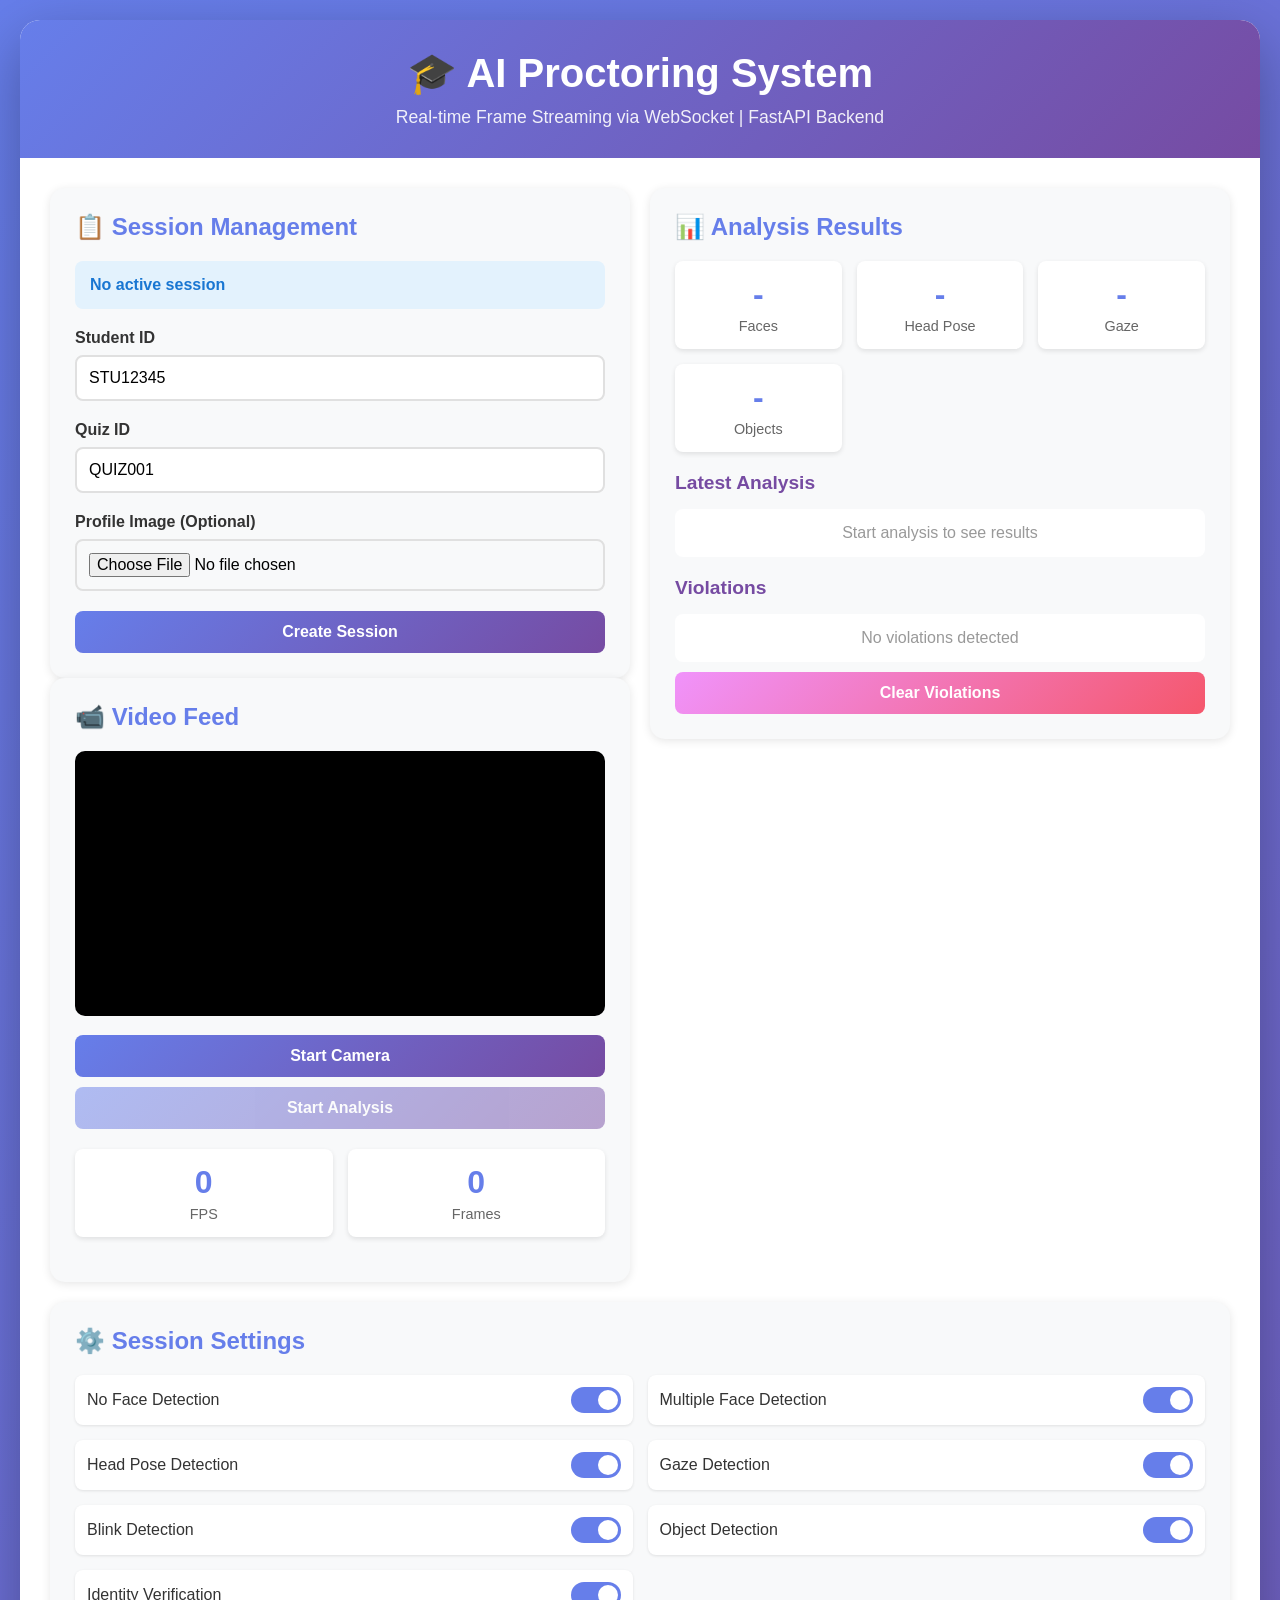
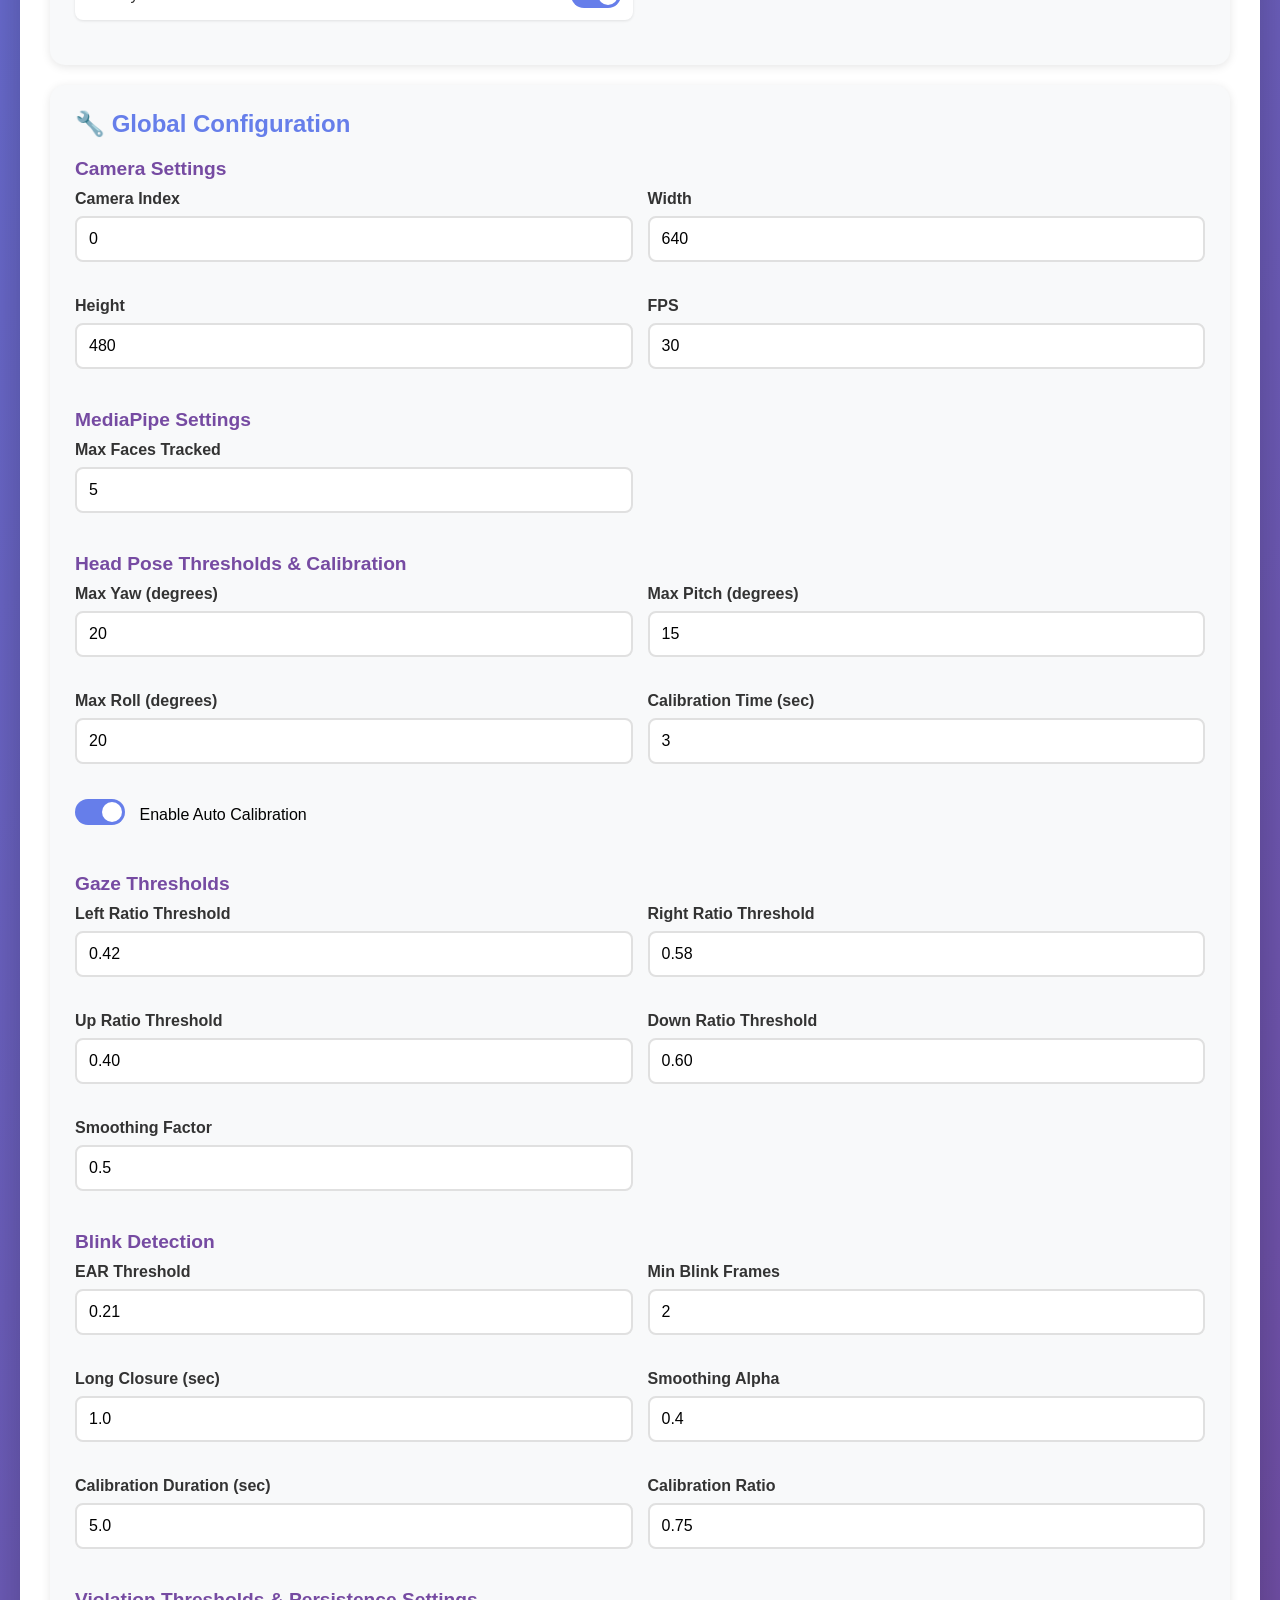
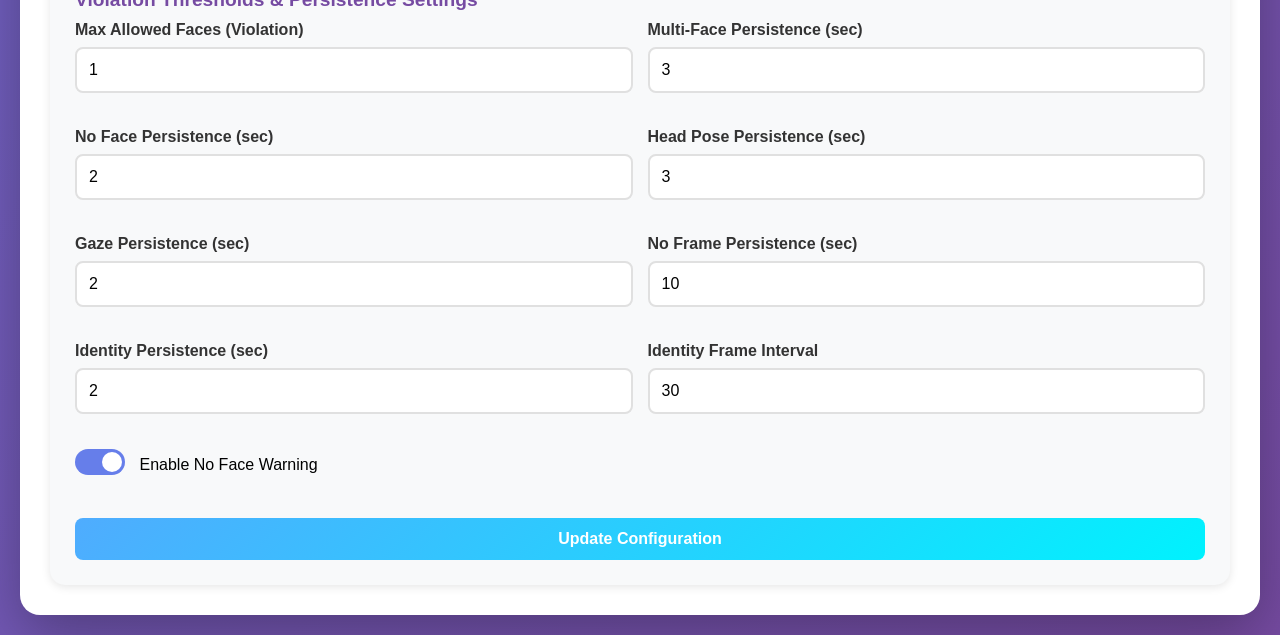
==== commit 8482da14: "fix: session management and settings ui" ====
--- a/test_ui.html
+++ b/test_ui.html
@@ -1,5 +1,6 @@
 <!DOCTYPE html>
 <html lang="en">
+
 <head>
     <meta charset="UTF-8">
     <meta name="viewport" content="width=device-width, initial-scale=1.0">
@@ -23,7 +24,7 @@
             margin: 0 auto;
             background: white;
             border-radius: 20px;
-            box-shadow: 0 20px 60px rgba(0,0,0,0.3);
+            box-shadow: 0 20px 60px rgba(0, 0, 0, 0.3);
             overflow: hidden;
         }
 
@@ -55,7 +56,7 @@
             background: #f8f9fa;
             border-radius: 15px;
             padding: 25px;
-            box-shadow: 0 2px 10px rgba(0,0,0,0.1);
+            box-shadow: 0 2px 10px rgba(0, 0, 0, 0.1);
         }
 
         .panel h2 {
@@ -219,7 +220,7 @@
             padding: 12px;
             background: white;
             border-radius: 8px;
-            box-shadow: 0 1px 3px rgba(0,0,0,0.1);
+            box-shadow: 0 1px 3px rgba(0, 0, 0, 0.1);
         }
 
         .toggle-item label {
@@ -264,11 +265,11 @@
             border-radius: 50%;
         }
 
-        input:checked + .slider {
+        input:checked+.slider {
             background-color: #667eea;
         }
 
-        input:checked + .slider:before {
+        input:checked+.slider:before {
             transform: translateX(24px);
         }
 
@@ -311,7 +312,7 @@
             padding: 15px;
             border-radius: 8px;
             text-align: center;
-            box-shadow: 0 2px 5px rgba(0,0,0,0.1);
+            box-shadow: 0 2px 5px rgba(0, 0, 0, 0.1);
         }
 
         .stat-value {
@@ -327,8 +328,15 @@
         }
 
         @keyframes pulse {
-            0%, 100% { opacity: 1; }
-            50% { opacity: 0.5; }
+
+            0%,
+            100% {
+                opacity: 1;
+            }
+
+            50% {
+                opacity: 0.5;
+            }
         }
 
         .analyzing {
@@ -383,6 +391,7 @@
         }
     </style>
 </head>
+
 <body>
     <div class="container">
         <div class="header">
@@ -396,7 +405,7 @@
                 <!-- Session Management -->
                 <div class="panel">
                     <h2>📋 Session Management</h2>
-                    
+
                     <div id="sessionStatus" class="status info">
                         No active session
                     </div>
@@ -432,16 +441,17 @@
                 <!-- Video Feed -->
                 <div class="panel">
                     <h2>📹 Video Feed</h2>
-                    
+
                     <div id="wsStatus" class="status info" style="display: none;">
                         🔌 WebSocket: Disconnected
                     </div>
-                    
+
                     <video id="video" autoplay playsinline></video>
                     <canvas id="canvas"></canvas>
-                    
+
                     <button id="cameraBtn" onclick="toggleCamera()">Start Camera</button>
-                    <button id="analyzeBtn" onclick="toggleAnalysis()" disabled style="margin-top: 10px;">Start Analysis</button>
+                    <button id="analyzeBtn" onclick="toggleAnalysis()" disabled style="margin-top: 10px;">Start
+                        Analysis</button>
 
                     <div class="stats" style="margin-top: 20px;">
                         <div class="stat-card">
@@ -461,7 +471,7 @@
                 <!-- Analysis Results -->
                 <div class="panel">
                     <h2>📊 Analysis Results</h2>
-                    
+
                     <div class="stats">
                         <div class="stat-card">
                             <div class="stat-value" id="faceCount">-</div>
@@ -491,14 +501,15 @@
                         <p style="color: #999; text-align: center;">No violations detected</p>
                     </div>
 
-                    <button class="btn-secondary" onclick="clearViolations()" style="margin-top: 10px;">Clear Violations</button>
+                    <button class="btn-secondary" onclick="clearViolations()" style="margin-top: 10px;">Clear
+                        Violations</button>
                 </div>
             </div>
 
             <!-- Settings Panel (Full Width) -->
             <div class="panel full-width">
                 <h2>⚙️ Session Settings</h2>
-                
+
                 <div class="toggle-group">
                     <div class="toggle-item">
                         <label>No Face Detection</label>
@@ -529,6 +540,13 @@
                         </label>
                     </div>
                     <div class="toggle-item">
+                        <label>Blink Detection</label>
+                        <label class="switch">
+                            <input type="checkbox" id="settingBlink" onchange="updateSettings()" checked>
+                            <span class="slider"></span>
+                        </label>
+                    </div>
+                    <div class="toggle-item">
                         <label>Object Detection</label>
                         <label class="switch">
                             <input type="checkbox" id="settingObject" onchange="updateSettings()" checked>
@@ -548,56 +566,103 @@
             <!-- Configuration Panel (Full Width) -->
             <div class="panel full-width">
                 <h2>🔧 Global Configuration</h2>
-                
-                <h3>Head Pose Thresholds</h3>
+
+                <h3>Camera Settings</h3>
                 <div class="config-grid">
-                    <div class="form-group">
-                        <label>Max Yaw (degrees)</label>
-                        <input type="number" id="configYaw" value="30" step="5">
-                    </div>
-                    <div class="form-group">
-                        <label>Max Pitch (degrees)</label>
-                        <input type="number" id="configPitch" value="20" step="5">
+                    <div class="form-group"><label>Camera Index</label><input type="number" id="camIndex" value="0"
+                            step="1"></div>
+                    <div class="form-group"><label>Width</label><input type="number" id="camWidth" value="640"
+                            step="10"></div>
+                    <div class="form-group"><label>Height</label><input type="number" id="camHeight" value="480"
+                            step="10"></div>
+                    <div class="form-group"><label>FPS</label><input type="number" id="camFps" value="30" step="1">
+                    </div>
+                </div>
+
+                <h3>MediaPipe Settings</h3>
+                <div class="config-grid">
+                    <div class="form-group"><label>Max Faces Tracked</label><input type="number" id="mpNumFaces"
+                            value="5" step="1"></div>
+                </div>
+
+                <h3>Head Pose Thresholds & Calibration</h3>
+                <div class="config-grid">
+                    <div class="form-group"><label>Max Yaw (degrees)</label><input type="number" id="hpYaw" value="20"
+                            step="5"></div>
+                    <div class="form-group"><label>Max Pitch (degrees)</label><input type="number" id="hpPitch"
+                            value="15" step="5"></div>
+                    <div class="form-group"><label>Max Roll (degrees)</label><input type="number" id="hpRoll" value="20"
+                            step="5"></div>
+                    <div class="form-group"><label>Calibration Time (sec)</label><input type="number" id="hpCalibTime"
+                            value="3" step="1"></div>
+                    <div class="form-group" style="grid-column: 1 / -1;">
+                        <label class="switch" style="vertical-align: middle; margin-right: 10px;">
+                            <input type="checkbox" id="hpAutoCalib" checked>
+                            <span class="slider"></span>
+                        </label>
+                        <span style="font-weight: 500;">Enable Auto Calibration</span>
                     </div>
                 </div>
 
                 <h3>Gaze Thresholds</h3>
                 <div class="config-grid">
-                    <div class="form-group">
-                        <label>Max Horizontal Deviation</label>
-                        <input type="number" id="configGazeH" value="0.3" step="0.05">
-                    </div>
-                    <div class="form-group">
-                        <label>Max Vertical Deviation</label>
-                        <input type="number" id="configGazeV" value="0.2" step="0.05">
-                    </div>
+                    <div class="form-group"><label>Left Ratio Threshold</label><input type="number" id="gazeLeft"
+                            value="0.42" step="0.01"></div>
+                    <div class="form-group"><label>Right Ratio Threshold</label><input type="number" id="gazeRight"
+                            value="0.58" step="0.01"></div>
+                    <div class="form-group"><label>Up Ratio Threshold</label><input type="number" id="gazeUp"
+                            value="0.40" step="0.01"></div>
+                    <div class="form-group"><label>Down Ratio Threshold</label><input type="number" id="gazeDown"
+                            value="0.60" step="0.01"></div>
+                    <div class="form-group"><label>Smoothing Factor</label><input type="number" id="gazeSmooth"
+                            value="0.5" step="0.05"></div>
                 </div>
 
                 <h3>Blink Detection</h3>
                 <div class="config-grid">
-                    <div class="form-group">
-                        <label>EAR Threshold</label>
-                        <input type="number" id="configEar" value="0.2" step="0.01">
-                    </div>
-                    <div class="form-group">
-                        <label>Consecutive Frames</label>
-                        <input type="number" id="configBlinkFrames" value="2" step="1">
-                    </div>
+                    <div class="form-group"><label>EAR Threshold</label><input type="number" id="blinkEar" value="0.21"
+                            step="0.01"></div>
+                    <div class="form-group"><label>Min Blink Frames</label><input type="number" id="blinkFrames"
+                            value="2" step="1"></div>
+                    <div class="form-group"><label>Long Closure (sec)</label><input type="number" id="blinkLongClosure"
+                            value="1.0" step="0.1"></div>
+                    <div class="form-group"><label>Smoothing Alpha</label><input type="number" id="blinkSmooth"
+                            value="0.4" step="0.05"></div>
+                    <div class="form-group"><label>Calibration Duration (sec)</label><input type="number"
+                            id="blinkCalibDur" value="5.0" step="0.5"></div>
+                    <div class="form-group"><label>Calibration Ratio</label><input type="number" id="blinkCalibRat"
+                            value="0.75" step="0.05"></div>
                 </div>
 
-                <h3>Violation Persistence (seconds)</h3>
+                <h3>Violation Thresholds & Persistence Settings</h3>
                 <div class="config-grid">
-                    <div class="form-group">
-                        <label>No Face Duration</label>
-                        <input type="number" id="configNoFaceDuration" value="3" step="1">
-                    </div>
-                    <div class="form-group">
-                        <label>Multiple Faces Duration</label>
-                        <input type="number" id="configMultiFaceDuration" value="2" step="1">
+                    <div class="form-group"><label>Max Allowed Faces (Violation)</label><input type="number"
+                            id="thrMaxFaces" value="1" step="1"></div>
+                    <div class="form-group"><label>Multi-Face Persistence (sec)</label><input type="number"
+                            id="thrMultiFacePers" value="3" step="1"></div>
+                    <div class="form-group"><label>No Face Persistence (sec)</label><input type="number"
+                            id="thrNoFacePers" value="2" step="1"></div>
+                    <div class="form-group"><label>Head Pose Persistence (sec)</label><input type="number"
+                            id="thrHpPers" value="3" step="1"></div>
+                    <div class="form-group"><label>Gaze Persistence (sec)</label><input type="number" id="thrGazePers"
+                            value="2" step="1"></div>
+                    <div class="form-group"><label>No Frame Persistence (sec)</label><input type="number"
+                            id="thrNoFramePers" value="10" step="1"></div>
+                    <div class="form-group"><label>Identity Persistence (sec)</label><input type="number"
+                            id="thrIdentPers" value="2" step="1"></div>
+                    <div class="form-group"><label>Identity Frame Interval</label><input type="number"
+                            id="thrIdentInterval" value="30" step="5"></div>
+                    <div class="form-group" style="grid-column: 1 / -1;">
+                        <label class="switch" style="vertical-align: middle; margin-right: 10px;">
+                            <input type="checkbox" id="thrNoFaceWarn" checked>
+                            <span class="slider"></span>
+                        </label>
+                        <span style="font-weight: 500;">Enable No Face Warning</span>
                     </div>
                 </div>
 
-                <button class="btn-success" onclick="updateConfig()">Update Configuration</button>
+                <button class="btn-success" onclick="updateConfig()" style="margin-top: 15px;">Update
+                    Configuration</button>
             </div>
         </div>
     </div>
@@ -606,7 +671,7 @@
         // API Configuration
         const API_BASE = 'http://localhost:8000/api';
         const WS_BASE = 'ws://localhost:8000';
-        
+
         // State
         let currentSession = null;
         let cameraStream = null;
@@ -649,20 +714,20 @@
 
                 const data = await response.json();
                 currentSession = data.session_id;
-                
+
                 document.getElementById('sessionId').textContent = data.session_id;
                 document.getElementById('studentId').textContent = data.student_id;
                 document.getElementById('quizId').textContent = data.quiz_id;
                 document.getElementById('sessionState').textContent = data.status;
-                
+
                 document.getElementById('sessionStatus').className = 'status success';
                 document.getElementById('sessionStatus').textContent = '✓ Session created successfully';
                 document.getElementById('sessionInfo').style.display = 'block';
                 document.getElementById('sessionCreate').style.display = 'none';
                 document.getElementById('sessionActive').style.display = 'block';
-                
+
                 document.getElementById('analyzeBtn').disabled = false;
-                
+
             } catch (error) {
                 console.error('Error creating session:', error);
                 document.getElementById('sessionStatus').className = 'status error';
@@ -679,21 +744,21 @@
                 });
 
                 const data = await response.json();
-                
+
                 if (isAnalyzing) {
                     toggleAnalysis();
                 }
-                
+
                 currentSession = null;
-                
+
                 document.getElementById('sessionStatus').className = 'status info';
                 document.getElementById('sessionStatus').textContent = 'Session ended';
                 document.getElementById('sessionInfo').style.display = 'none';
                 document.getElementById('sessionCreate').style.display = 'block';
                 document.getElementById('sessionActive').style.display = 'none';
-                
+
                 document.getElementById('analyzeBtn').disabled = true;
-                
+
             } catch (error) {
                 console.error('Error ending session:', error);
                 alert('Error ending session: ' + error.message);
@@ -713,8 +778,8 @@
                 btn.classList.remove('btn-danger');
             } else {
                 try {
-                    cameraStream = await navigator.mediaDevices.getUserMedia({ 
-                        video: { width: 1280, height: 720 } 
+                    cameraStream = await navigator.mediaDevices.getUserMedia({
+                        video: { width: 1280, height: 720 }
                     });
                     video.srcObject = cameraStream;
                     btn.textContent = 'Stop Camera';
@@ -746,16 +811,16 @@
                 clearInterval(analysisInterval);
                 clearInterval(violationsInterval);
                 clearInterval(pingInterval);
-                
+
                 if (wsConnection && wsConnection.readyState === WebSocket.OPEN) {
                     wsConnection.close();
                 }
                 wsConnection = null;
-                
+
                 isAnalyzing = false;
                 btn.textContent = 'Start Analysis';
                 btn.classList.remove('btn-danger');
-                
+
                 wsStatus.style.display = 'none';
             } else {
                 // Start analysis
@@ -766,23 +831,23 @@
         function connectWebSocket() {
             const btn = document.getElementById('analyzeBtn');
             const wsStatus = document.getElementById('wsStatus');
-            
+
             wsStatus.style.display = 'block';
             wsStatus.className = 'status warning';
             wsStatus.textContent = '🔌 WebSocket: Connecting...';
-            
+
             try {
                 wsConnection = new WebSocket(`${WS_BASE}/ws/${currentSession}`);
-                
+
                 wsConnection.onopen = () => {
                     console.log('WebSocket connected');
                     isAnalyzing = true;
                     btn.textContent = 'Stop Analysis';
                     btn.classList.add('btn-danger');
-                    
+
                     wsStatus.className = 'status success';
                     wsStatus.textContent = '🔌 WebSocket: Connected ✓';
-                    
+
                     // Wait for video to be ready before starting frame capture
                     const video = document.getElementById('video');
                     const startFrameCapture = () => {
@@ -790,11 +855,11 @@
                             console.log('Video ready, starting frame capture');
                             // Start sending frames
                             analysisInterval = setInterval(sendFrameViaWebSocket, 100); // 10 FPS
-                            
+
                             // Poll violations from REST API
                             violationsInterval = setInterval(fetchSessionViolations, 2000);
                             fetchSessionViolations();
-                            
+
                             // Send ping every 30 seconds to keep connection alive
                             pingInterval = setInterval(() => {
                                 if (wsConnection && wsConnection.readyState === WebSocket.OPEN) {
@@ -806,13 +871,13 @@
                             setTimeout(startFrameCapture, 100);
                         }
                     };
-                    
+
                     startFrameCapture();
                 };
-                
+
                 wsConnection.onmessage = (event) => {
                     const message = JSON.parse(event.data);
-                    
+
                     if (message.type === 'analysis') {
                         updateAnalysisResults(message.data);
                         updateViolations(message.data.violations);
@@ -825,7 +890,7 @@
                         console.log('Pong received');
                     }
                 };
-                
+
                 wsConnection.onerror = (error) => {
                     console.error('WebSocket error:', error);
                     wsStatus.className = 'status error';
@@ -833,17 +898,17 @@
                     document.getElementById('sessionStatus').className = 'status error';
                     document.getElementById('sessionStatus').textContent = '✗ WebSocket connection error';
                 };
-                
+
                 wsConnection.onclose = (event) => {
                     console.log('WebSocket closed:', event.code, event.reason);
                     wsStatus.className = 'status warning';
                     wsStatus.textContent = '🔌 WebSocket: Disconnected';
-                    
+
                     if (isAnalyzing) {
                         // Connection closed unexpectedly, try to reconnect
                         document.getElementById('sessionStatus').className = 'status warning';
                         document.getElementById('sessionStatus').textContent = '⚠ Connection lost, reconnecting...';
-                        
+
                         setTimeout(() => {
                             if (isAnalyzing) {
                                 console.log('Attempting to reconnect...');
@@ -852,7 +917,7 @@
                         }, 2000);
                     }
                 };
-                
+
             } catch (error) {
                 console.error('Error creating WebSocket:', error);
                 wsStatus.className = 'status error';
@@ -879,7 +944,7 @@
 
             canvas.width = video.videoWidth;
             canvas.height = video.videoHeight;
-            
+
             // Check if canvas has valid dimensions
             if (canvas.width === 0 || canvas.height === 0) {
                 console.warn('Invalid canvas dimensions, skipping frame');
@@ -888,10 +953,10 @@
 
             try {
                 ctx.drawImage(video, 0, 0);
-                
+
                 // Convert canvas to base64
                 const base64Image = canvas.toDataURL('image/jpeg', 0.8);
-                
+
                 // Verify we have valid base64 data
                 if (!base64Image || base64Image.length < 100) {
                     console.warn('Invalid frame data, skipping');
@@ -951,40 +1016,40 @@
 
         function updateAnalysisResults(data) {
             const container = document.getElementById('analysisResults');
-            
+
             // Extract analysis object
             const analysis = data.analysis || {};
-            
+
             // Update stat cards
             document.getElementById('faceCount').textContent = data.face_count || 0;
-            
+
             const headPose = analysis.head_pose;
             if (headPose && !headPose.is_looking_forward) {
                 document.getElementById('headPoseStatus').textContent = '⚠️';
             } else {
                 document.getElementById('headPoseStatus').textContent = '✓';
             }
-            
+
             const gaze = analysis.gaze;
             if (gaze && !gaze.is_looking_at_screen) {
                 document.getElementById('gazeStatus').textContent = '⚠️';
             } else {
                 document.getElementById('gazeStatus').textContent = '✓';
             }
-            
+
             const objects = analysis.object_detection?.objects || [];
             document.getElementById('objectCount').textContent = objects.length;
 
             // Build detailed results
             let html = `<div class="result-item">
                 <strong>Timestamp:</strong> ${new Date(data.timestamp).toLocaleTimeString()}<br>`;
-            
+
             // Face detection
             html += `<strong>Faces:</strong> ${data.face_count} 
                 <span class="badge ${data.violations.length > 0 ? 'error' : 'success'}">
                     ${data.violations.length > 0 ? 'Violations' : 'OK'}
                 </span><br>`;
-            
+
             if (headPose) {
                 html += `<strong>Head Pose:</strong> 
                     Yaw: ${headPose.yaw?.toFixed(1)}°, 
@@ -993,7 +1058,7 @@
                         ${headPose.is_looking_forward ? 'Forward' : 'Away'}
                     </span><br>`;
             }
-            
+
             if (gaze) {
                 html += `<strong>Gaze:</strong> 
                     H: ${gaze.horizontal_ratio?.toFixed(2)}, 
@@ -1002,13 +1067,13 @@
                         ${gaze.is_looking_at_screen ? 'On Screen' : 'Off Screen'}
                     </span><br>`;
             }
-            
+
             const blinks = analysis.blink;
             if (blinks) {
                 html += `<strong>Blinks:</strong> ${blinks.total_blinks} 
                     (EAR: ${blinks.ear?.toFixed(3)})<br>`;
             }
-            
+
             if (objects.length > 0) {
                 html += `<strong>Objects:</strong> `;
                 objects.forEach(obj => {
@@ -1016,7 +1081,7 @@
                 });
                 html += '<br>';
             }
-            
+
             const identity = analysis.identity_verification;
             if (identity) {
                 html += `<strong>Identity:</strong> 
@@ -1025,11 +1090,11 @@
                         ${identity.distance ? `(${identity.distance.toFixed(2)})` : ''}
                     </span><br>`;
             }
-            
+
             html += `</div>`;
-            
+
             container.innerHTML = html + container.innerHTML;
-            
+
             // Keep only last 5 results
             const items = container.querySelectorAll('.result-item');
             if (items.length > 5) {
@@ -1043,12 +1108,12 @@
             if (!violations) return;
 
             const container = document.getElementById('violationsList');
-            
+
             if (violations.length === 0) {
                 container.innerHTML = '<p style="color: #999; text-align: center;">No violations detected</p>';
                 return;
             }
-            
+
             let html = '';
             violations.forEach(v => {
                 html += `<div class="violation-item">
@@ -1057,7 +1122,7 @@
                     ${v.count ? `, Count: ${v.count}` : ''}</small>
                 </div>`;
             });
-            
+
             container.innerHTML = html;
         }
 
@@ -1081,7 +1146,7 @@
         function updateStats() {
             frameCount++;
             document.getElementById('frameCounter').textContent = frameCount;
-            
+
             const now = Date.now();
             const elapsed = (now - lastFrameTime) / 1000;
             if (elapsed >= 1) {
@@ -1101,6 +1166,7 @@
                 enable_face_detection: document.getElementById('settingMultiFace').checked,
                 enable_head_pose: document.getElementById('settingHeadPose').checked,
                 enable_gaze: document.getElementById('settingGaze').checked,
+                enable_blink: document.getElementById('settingBlink').checked,
                 enable_object_detection: document.getElementById('settingObject').checked,
                 enable_identity_verification: document.getElementById('settingIdentity').checked
             };
@@ -1114,7 +1180,7 @@
 
                 const data = await response.json();
                 console.log('Settings updated:', data);
-                
+
             } catch (error) {
                 console.error('Error updating settings:', error);
             }
@@ -1123,21 +1189,47 @@
         // Configuration Management
         async function updateConfig() {
             const config = {
+                camera: {
+                    index: parseInt(document.getElementById('camIndex').value) || 0,
+                    width: parseInt(document.getElementById('camWidth').value) || 640,
+                    height: parseInt(document.getElementById('camHeight').value) || 480,
+                    fps: parseInt(document.getElementById('camFps').value) || 30
+                },
+                mediapipe: {
+                    num_faces: parseInt(document.getElementById('mpNumFaces').value) || 5
+                },
                 head_pose: {
-                    max_yaw_angle: parseFloat(document.getElementById('configYaw').value),
-                    max_pitch_angle: parseFloat(document.getElementById('configPitch').value)
+                    yaw_threshold: parseFloat(document.getElementById('hpYaw').value) || 20,
+                    pitch_threshold: parseFloat(document.getElementById('hpPitch').value) || 15,
+                    roll_threshold: parseFloat(document.getElementById('hpRoll').value) || 20,
+                    auto_calibration: document.getElementById('hpAutoCalib').checked,
+                    calibration_time: parseFloat(document.getElementById('hpCalibTime').value) || 3
                 },
                 gaze: {
-                    max_horizontal_deviation: parseFloat(document.getElementById('configGazeH').value),
-                    max_vertical_deviation: parseFloat(document.getElementById('configGazeV').value)
+                    horizontal_threshold_left: parseFloat(document.getElementById('gazeLeft').value) || 0.42,
+                    horizontal_threshold_right: parseFloat(document.getElementById('gazeRight').value) || 0.58,
+                    vertical_threshold_up: parseFloat(document.getElementById('gazeUp').value) || 0.40,
+                    vertical_threshold_down: parseFloat(document.getElementById('gazeDown').value) || 0.60,
+                    smoothing_factor: parseFloat(document.getElementById('gazeSmooth').value) || 0.5
                 },
                 blink: {
-                    ear_threshold: parseFloat(document.getElementById('configEar').value),
-                    ear_consec_frames: parseInt(document.getElementById('configBlinkFrames').value)
+                    ear_threshold: parseFloat(document.getElementById('blinkEar').value) || 0.21,
+                    min_blink_frames: parseInt(document.getElementById('blinkFrames').value) || 2,
+                    long_closure_threshold: parseFloat(document.getElementById('blinkLongClosure').value) || 1.0,
+                    smoothing_alpha: parseFloat(document.getElementById('blinkSmooth').value) || 0.4,
+                    calibration_duration: parseFloat(document.getElementById('blinkCalibDur').value) || 5.0,
+                    calibration_ratio: parseFloat(document.getElementById('blinkCalibRat').value) || 0.75
                 },
                 thresholds: {
-                    no_face_duration: parseFloat(document.getElementById('configNoFaceDuration').value),
-                    multiple_faces_duration: parseFloat(document.getElementById('configMultiFaceDuration').value)
+                    max_num_faces: parseInt(document.getElementById('thrMaxFaces').value) || 1,
+                    enable_no_face_warning: document.getElementById('thrNoFaceWarn').checked,
+                    multi_face_persistence_time: parseFloat(document.getElementById('thrMultiFacePers').value) || 3,
+                    no_face_persistence_time: parseFloat(document.getElementById('thrNoFacePers').value) || 2,
+                    head_pose_persistence_time: parseFloat(document.getElementById('thrHpPers').value) || 3,
+                    gaze_persistence_time: parseFloat(document.getElementById('thrGazePers').value) || 2,
+                    no_frame_persistence_time: parseFloat(document.getElementById('thrNoFramePers').value) || 10,
+                    identity_check_interval_frames: parseInt(document.getElementById('thrIdentInterval').value) || 30,
+                    identity_persistence_time: parseFloat(document.getElementById('thrIdentPers').value) || 2
                 }
             };
 
@@ -1151,7 +1243,7 @@
                 const data = await response.json();
                 alert('Configuration updated successfully!');
                 console.log('Config updated:', data);
-                
+
             } catch (error) {
                 console.error('Error updating config:', error);
                 alert('Error updating configuration: ' + error.message);
@@ -1167,10 +1259,10 @@
                 });
 
                 const data = await response.json();
-                document.getElementById('violationsList').innerHTML = 
+                document.getElementById('violationsList').innerHTML =
                     '<p style="color: #999; text-align: center;">No violations detected</p>';
                 alert('Violations cleared!');
-                
+
             } catch (error) {
                 console.error('Error clearing violations:', error);
                 alert('Error clearing violations: ' + error.message);
@@ -1182,22 +1274,52 @@
             try {
                 const response = await fetch(`${API_BASE}/config`);
                 const config = await response.json();
-                
+
+                if (config.camera) {
+                    document.getElementById('camIndex').value = config.camera.index ?? 0;
+                    document.getElementById('camWidth').value = config.camera.width ?? 640;
+                    document.getElementById('camHeight').value = config.camera.height ?? 480;
+                    document.getElementById('camFps').value = config.camera.fps ?? 30;
+                }
+                if (config.mediapipe) {
+                    document.getElementById('mpNumFaces').value = config.mediapipe.num_faces ?? 5;
+                }
                 if (config.head_pose) {
-                    document.getElementById('configYaw').value = config.head_pose.max_yaw_angle || 30;
-                    document.getElementById('configPitch').value = config.head_pose.max_pitch_angle || 20;
+                    document.getElementById('hpYaw').value = config.head_pose.yaw_threshold ?? 20;
+                    document.getElementById('hpPitch').value = config.head_pose.pitch_threshold ?? 15;
+                    document.getElementById('hpRoll').value = config.head_pose.roll_threshold ?? 20;
+                    document.getElementById('hpCalibTime').value = config.head_pose.calibration_time ?? 3;
+                    if (config.head_pose.auto_calibration !== undefined) {
+                        document.getElementById('hpAutoCalib').checked = config.head_pose.auto_calibration;
+                    }
                 }
                 if (config.gaze) {
-                    document.getElementById('configGazeH').value = config.gaze.max_horizontal_deviation || 0.3;
-                    document.getElementById('configGazeV').value = config.gaze.max_vertical_deviation || 0.2;
+                    document.getElementById('gazeLeft').value = config.gaze.horizontal_threshold_left ?? 0.42;
+                    document.getElementById('gazeRight').value = config.gaze.horizontal_threshold_right ?? 0.58;
+                    document.getElementById('gazeUp').value = config.gaze.vertical_threshold_up ?? 0.40;
+                    document.getElementById('gazeDown').value = config.gaze.vertical_threshold_down ?? 0.60;
+                    document.getElementById('gazeSmooth').value = config.gaze.smoothing_factor ?? 0.5;
                 }
                 if (config.blink) {
-                    document.getElementById('configEar').value = config.blink.ear_threshold || 0.2;
-                    document.getElementById('configBlinkFrames').value = config.blink.ear_consec_frames || 2;
+                    document.getElementById('blinkEar').value = config.blink.ear_threshold ?? 0.21;
+                    document.getElementById('blinkFrames').value = config.blink.min_blink_frames ?? 2;
+                    document.getElementById('blinkLongClosure').value = config.blink.long_closure_threshold ?? 1.0;
+                    document.getElementById('blinkSmooth').value = config.blink.smoothing_alpha ?? 0.4;
+                    document.getElementById('blinkCalibDur').value = config.blink.calibration_duration ?? 5.0;
+                    document.getElementById('blinkCalibRat').value = config.blink.calibration_ratio ?? 0.75;
                 }
                 if (config.thresholds) {
-                    document.getElementById('configNoFaceDuration').value = config.thresholds.no_face_duration || 3;
-                    document.getElementById('configMultiFaceDuration').value = config.thresholds.multiple_faces_duration || 2;
+                    document.getElementById('thrMaxFaces').value = config.thresholds.max_num_faces ?? 1;
+                    document.getElementById('thrMultiFacePers').value = config.thresholds.multi_face_persistence_time ?? 3;
+                    document.getElementById('thrNoFacePers').value = config.thresholds.no_face_persistence_time ?? 2;
+                    document.getElementById('thrHpPers').value = config.thresholds.head_pose_persistence_time ?? 3;
+                    document.getElementById('thrGazePers').value = config.thresholds.gaze_persistence_time ?? 2;
+                    document.getElementById('thrNoFramePers').value = config.thresholds.no_frame_persistence_time ?? 10;
+                    document.getElementById('thrIdentInterval').value = config.thresholds.identity_check_interval_frames ?? 30;
+                    document.getElementById('thrIdentPers').value = config.thresholds.identity_persistence_time ?? 2;
+                    if (config.thresholds.enable_no_face_warning !== undefined) {
+                        document.getElementById('thrNoFaceWarn').checked = config.thresholds.enable_no_face_warning;
+                    }
                 }
             } catch (error) {
                 console.error('Error loading config:', error);
@@ -1229,4 +1351,5 @@
         };
     </script>
 </body>
-</html>
+
+</html>
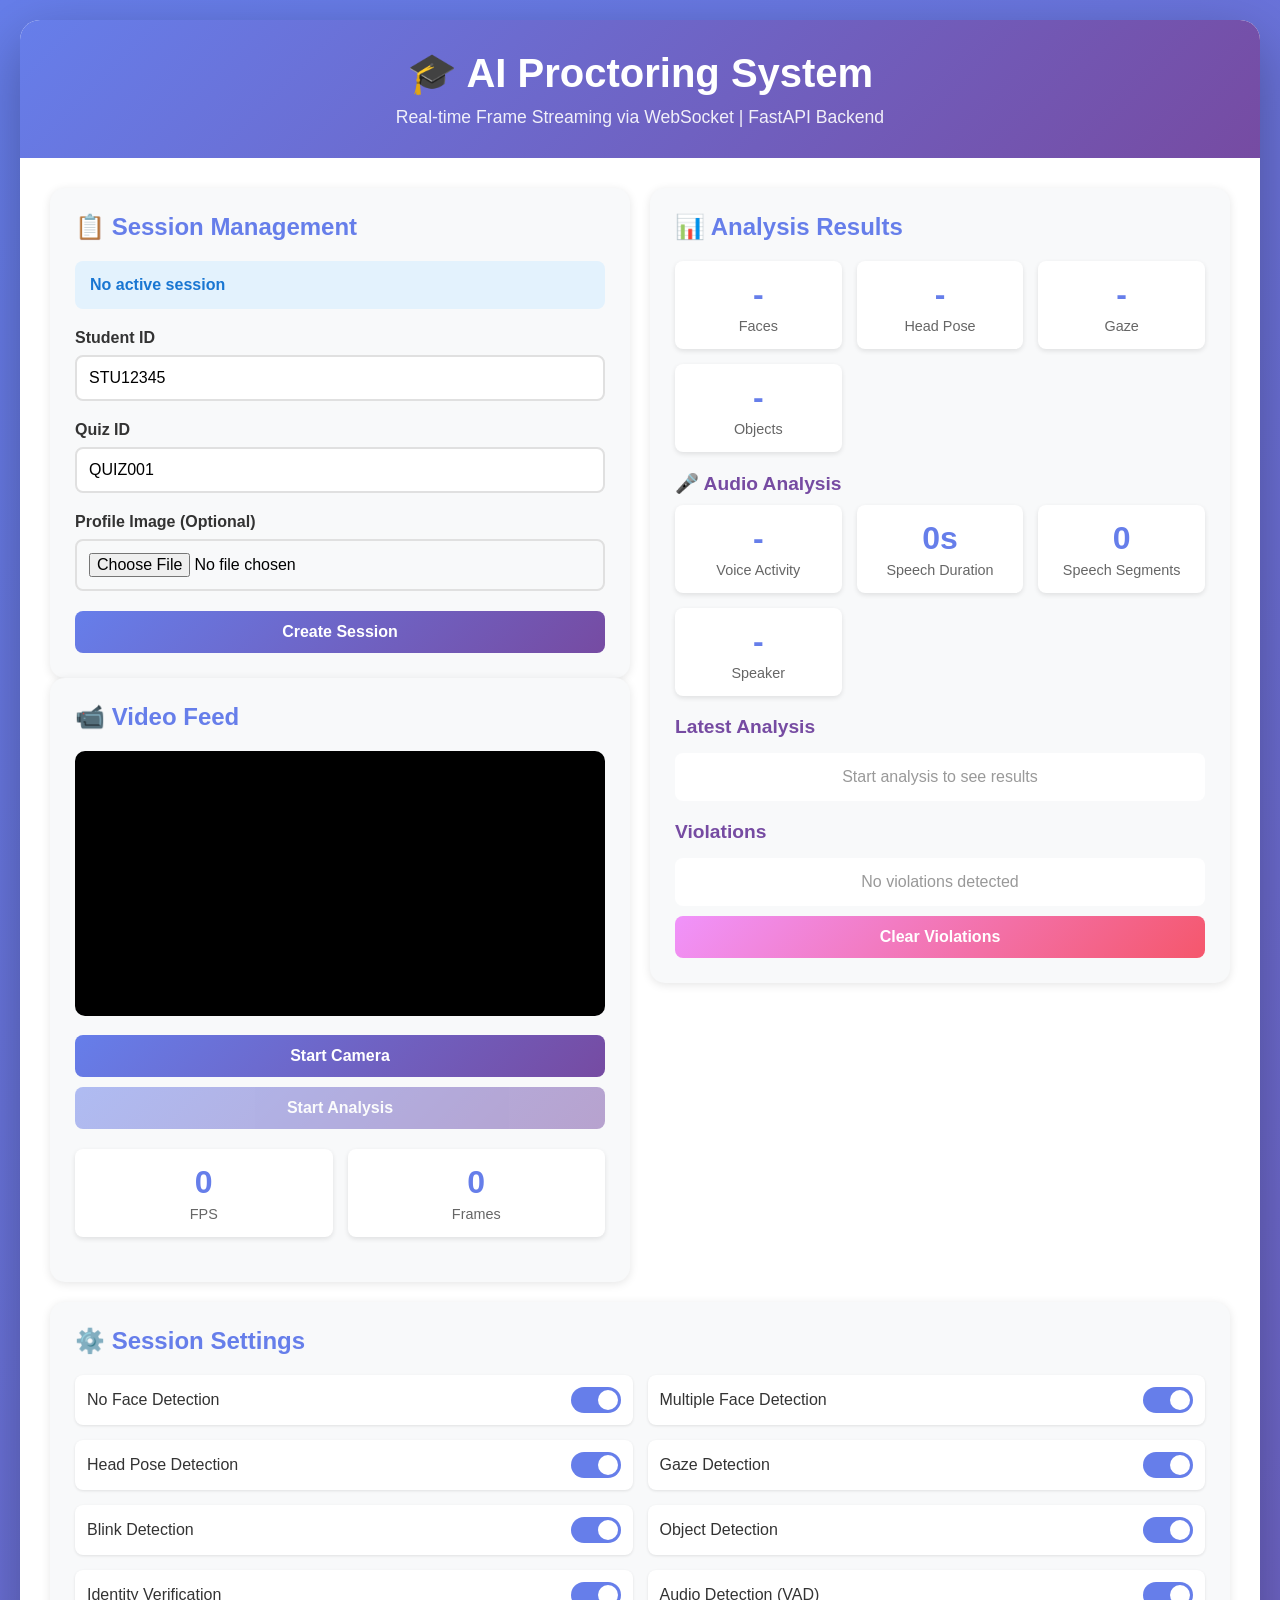
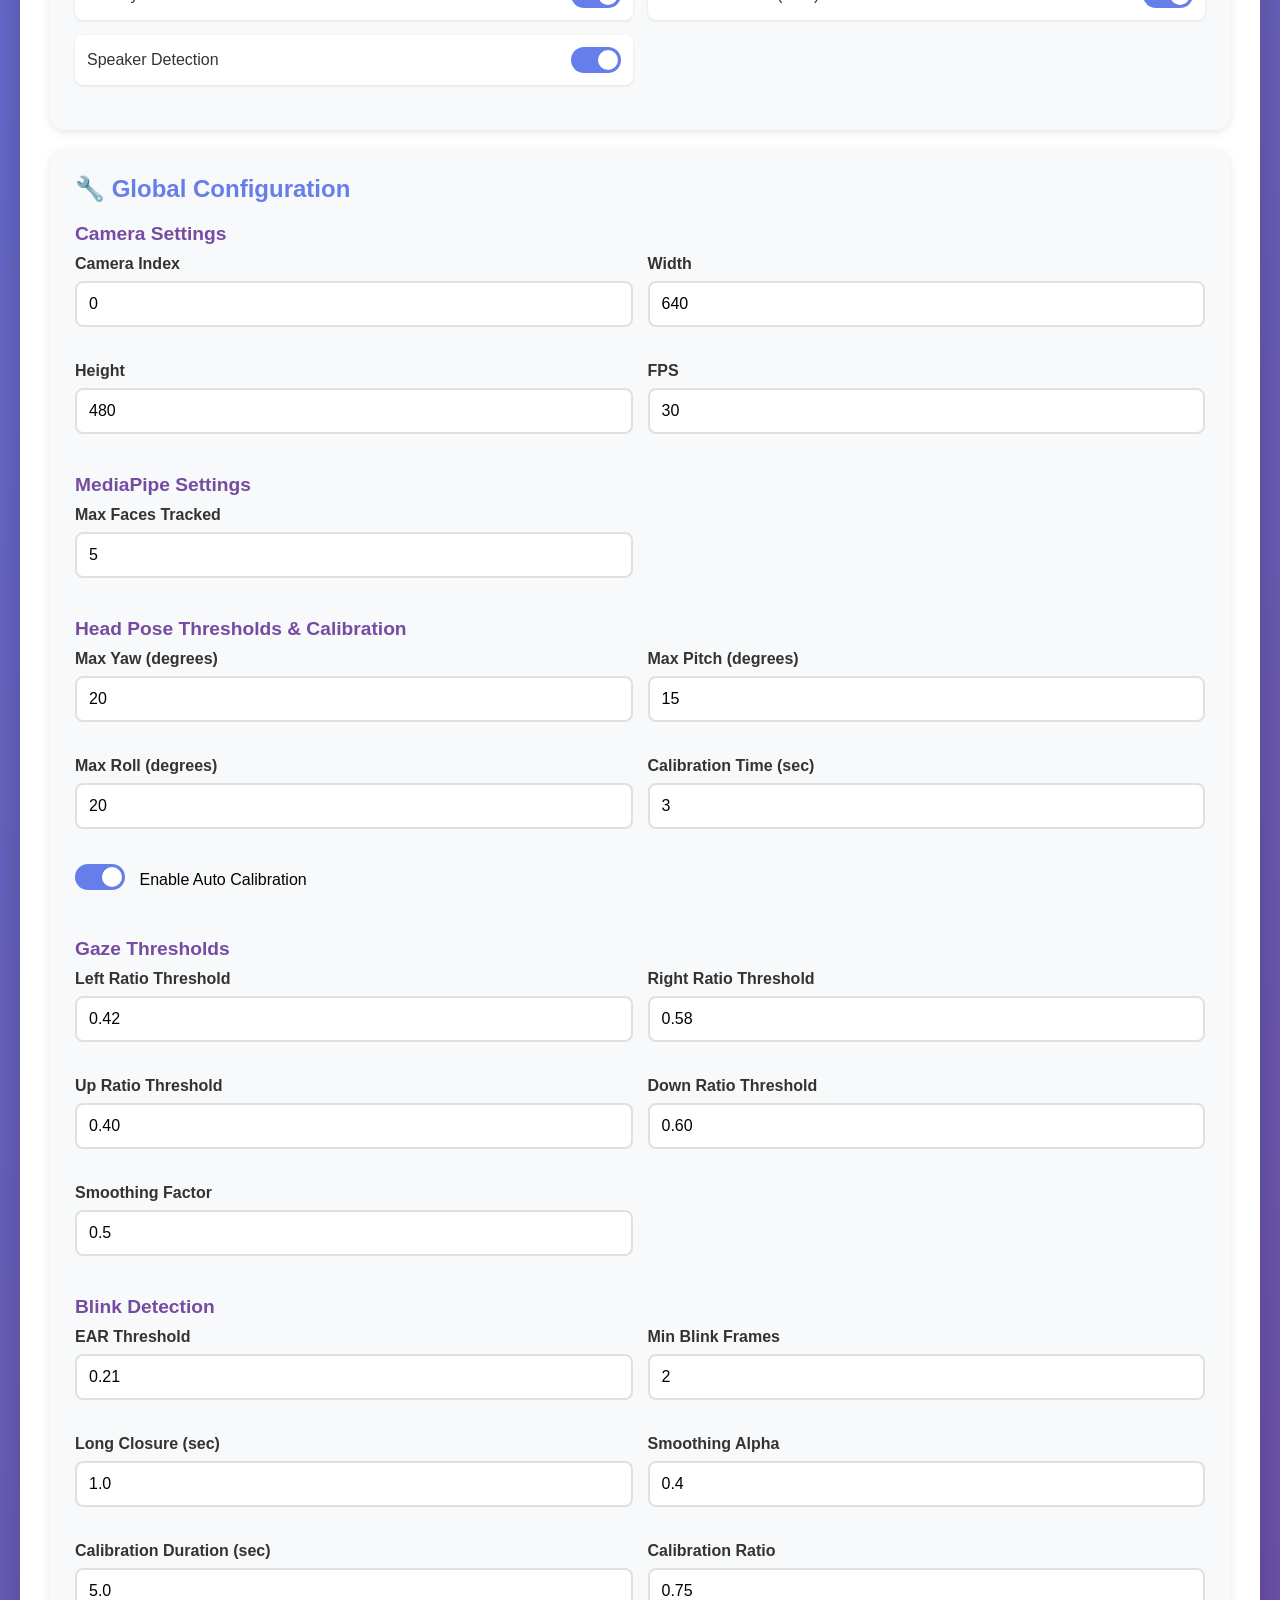
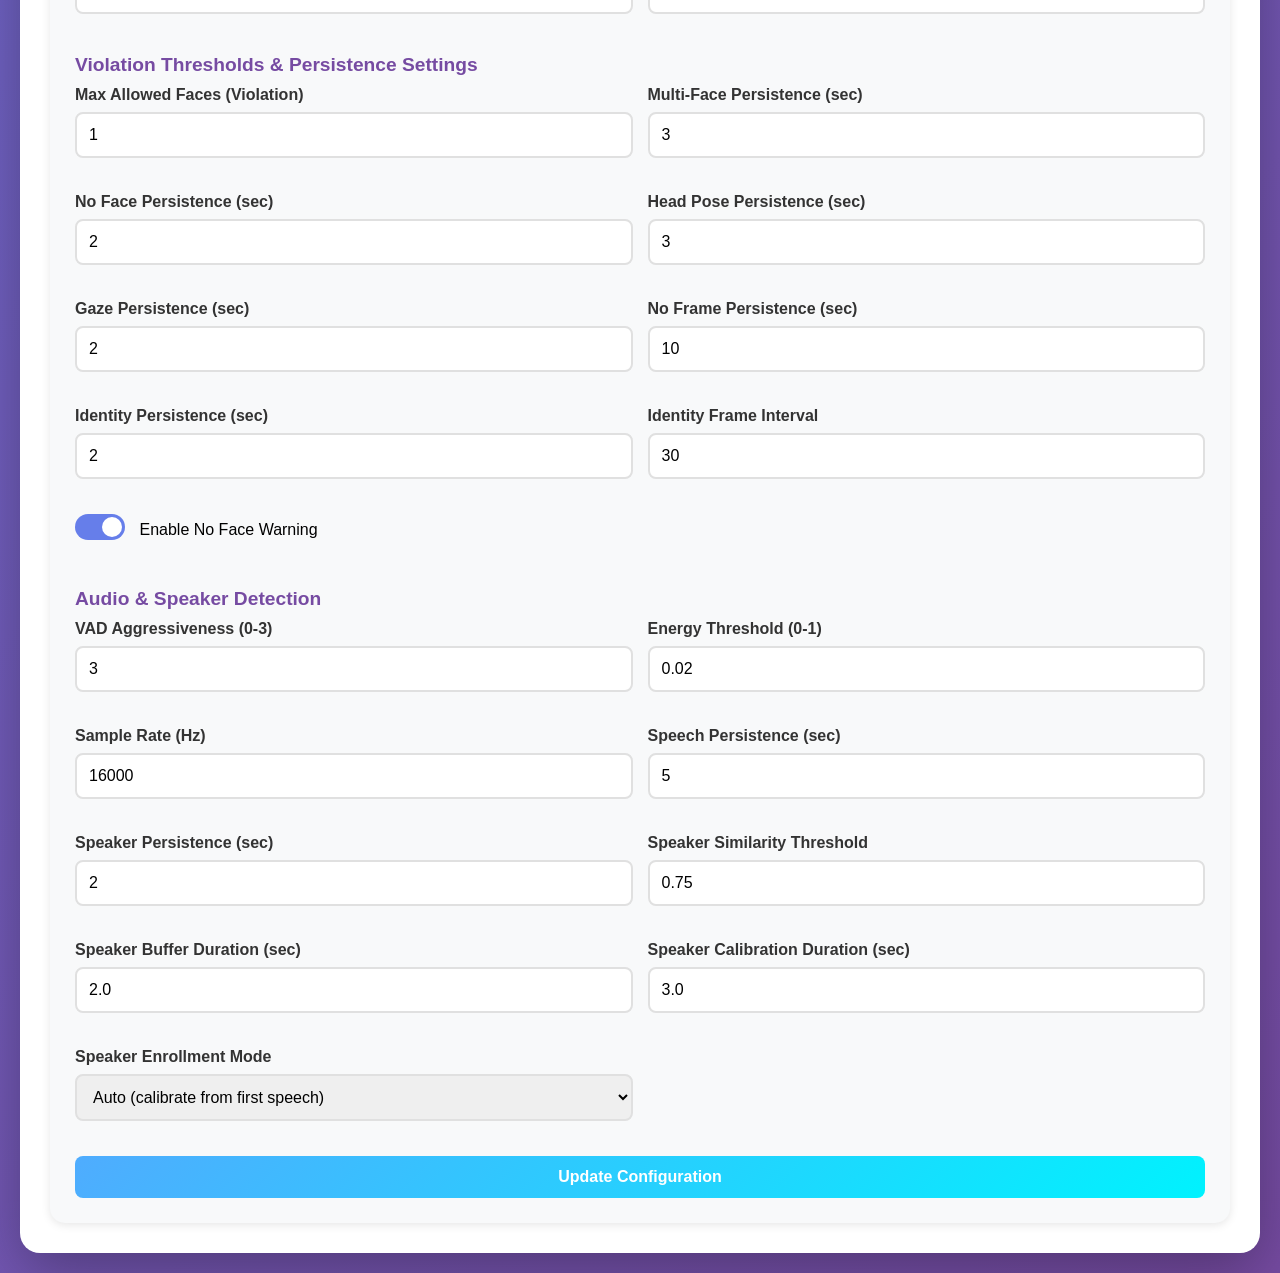
==== commit 23903bf5: "feat(audio): added multiple persons voice detection" ====
--- a/test_ui.html
+++ b/test_ui.html
@@ -491,6 +491,33 @@
                         </div>
                     </div>
 
+                    <!-- Audio Analysis Stats -->
+                    <h3>🎤 Audio Analysis</h3>
+                    <div class="stats">
+                        <div class="stat-card">
+                            <div class="stat-value" id="vadStatus">-</div>
+                            <div class="stat-label">Voice Activity</div>
+                        </div>
+                        <div class="stat-card">
+                            <div class="stat-value" id="speechDuration">0s</div>
+                            <div class="stat-label">Speech Duration</div>
+                        </div>
+                        <div class="stat-card">
+                            <div class="stat-value" id="speechSegments">0</div>
+                            <div class="stat-label">Speech Segments</div>
+                        </div>
+                        <div class="stat-card">
+                            <div class="stat-value" id="speakerStatus">-</div>
+                            <div class="stat-label">Speaker</div>
+                        </div>
+                    </div>
+
+                    <div id="speakerDetails" class="session-info" style="display: none;">
+                        <p><strong>Calibrated:</strong> <span id="speakerCalibrated">No</span></p>
+                        <p><strong>Calibration Progress:</strong> <span id="speakerCalibProgress">0%</span></p>
+                        <p><strong>Similarity:</strong> <span id="speakerSimilarity">-</span></p>
+                    </div>
+
                     <h3>Latest Analysis</h3>
                     <div id="analysisResults" class="results scrollable">
                         <p style="color: #999; text-align: center;">Start analysis to see results</p>
@@ -557,6 +584,20 @@
                         <label>Identity Verification</label>
                         <label class="switch">
                             <input type="checkbox" id="settingIdentity" onchange="updateSettings()" checked>
+                            <span class="slider"></span>
+                        </label>
+                    </div>
+                    <div class="toggle-item">
+                        <label>Audio Detection (VAD)</label>
+                        <label class="switch">
+                            <input type="checkbox" id="settingAudio" onchange="updateSettings()" checked>
+                            <span class="slider"></span>
+                        </label>
+                    </div>
+                    <div class="toggle-item">
+                        <label>Speaker Detection</label>
+                        <label class="switch">
+                            <input type="checkbox" id="settingSpeaker" onchange="updateSettings()" checked>
                             <span class="slider"></span>
                         </label>
                     </div>
@@ -661,6 +702,25 @@
                     </div>
                 </div>
 
+                <h3>Audio & Speaker Detection</h3>
+                <div class="config-grid">
+                    <div class="form-group"><label>VAD Aggressiveness (0-3)</label><input type="number" id="audioVadAggr" value="3" min="0" max="3" step="1"></div>
+                    <div class="form-group"><label>Energy Threshold (0-1)</label><input type="number" id="audioEnergyThresh" value="0.02" step="0.005" min="0" max="1"></div>
+                    <div class="form-group"><label>Sample Rate (Hz)</label><input type="number" id="audioSampleRate" value="16000" step="8000"></div>
+                    <div class="form-group"><label>Speech Persistence (sec)</label><input type="number" id="thrSpeechPers" value="5" step="1"></div>
+                    <div class="form-group"><label>Speaker Persistence (sec)</label><input type="number" id="thrSpeakerPers" value="2" step="1"></div>
+                    <div class="form-group"><label>Speaker Similarity Threshold</label><input type="number" id="audioSpeakerThreshold" value="0.75" step="0.05" min="0" max="1"></div>
+                    <div class="form-group"><label>Speaker Buffer Duration (sec)</label><input type="number" id="audioSpeakerBuffer" value="2.0" step="0.5"></div>
+                    <div class="form-group"><label>Speaker Calibration Duration (sec)</label><input type="number" id="audioSpeakerCalib" value="3.0" step="0.5"></div>
+                    <div class="form-group">
+                        <label>Speaker Enrollment Mode</label>
+                        <select id="audioEnrollMode" style="width:100%;padding:12px;border:2px solid #e0e0e0;border-radius:8px;font-size:1em;">
+                            <option value="auto">Auto (calibrate from first speech)</option>
+                            <option value="explicit">Explicit (voice sample at start)</option>
+                        </select>
+                    </div>
+                </div>
+
                 <button class="btn-success" onclick="updateConfig()" style="margin-top: 15px;">Update
                     Configuration</button>
             </div>
@@ -684,6 +744,12 @@
         let fps = 0;
         let lastFrameTime = Date.now();
 
+        // Audio state
+        let audioContext = null;
+        let audioStream = null;
+        let audioProcessor = null;
+        let audioSource = null;
+
         // Session Management
         async function createSession() {
             const studentId = document.getElementById('inputStudentId').value;
@@ -776,10 +842,12 @@
                 video.srcObject = null;
                 btn.textContent = 'Start Camera';
                 btn.classList.remove('btn-danger');
+                stopAudioCapture();
             } else {
                 try {
                     cameraStream = await navigator.mediaDevices.getUserMedia({
-                        video: { width: 1280, height: 720 }
+                        video: { width: 1280, height: 720 },
+                        audio: true
                     });
                     video.srcObject = cameraStream;
                     btn.textContent = 'Stop Camera';
@@ -847,6 +915,9 @@
 
                     wsStatus.className = 'status success';
                     wsStatus.textContent = '🔌 WebSocket: Connected ✓';
+
+                    // Start audio capture and streaming
+                    startAudioCapture();
 
                     // Wait for video to be ready before starting frame capture
                     const video = document.getElementById('video');
@@ -882,6 +953,11 @@
                         updateAnalysisResults(message.data);
                         updateViolations(message.data.violations);
                         updateStats();
+                    } else if (message.type === 'audio_analysis') {
+                        updateAudioResults(message.data);
+                        if (message.data.violations && message.data.violations.length > 0) {
+                            updateViolations(message.data.violations);
+                        }
                     } else if (message.type === 'error') {
                         console.error('WebSocket error:', message.message);
                         document.getElementById('sessionStatus').className = 'status error';
@@ -1051,39 +1127,53 @@
                 </span><br>`;
 
             if (headPose) {
-                html += `<strong>Head Pose:</strong> 
-                    Yaw: ${headPose.yaw?.toFixed(1)}°, 
-                    Pitch: ${headPose.pitch?.toFixed(1)}° 
-                    <span class="badge ${headPose.is_looking_forward ? 'success' : 'warning'}">
-                        ${headPose.is_looking_forward ? 'Forward' : 'Away'}
-                    </span><br>`;
+                const headPoseEnabled = document.getElementById('settingHeadPose')?.checked;
+                if (headPoseEnabled) {
+                    html += `<strong>Head Pose:</strong> 
+                        Yaw: ${headPose.yaw?.toFixed(1)}°, 
+                        Pitch: ${headPose.pitch?.toFixed(1)}° 
+                        <span class="badge ${headPose.is_looking_forward ? 'success' : 'warning'}">
+                            ${headPose.is_looking_forward ? 'Forward' : 'Away'}
+                        </span><br>`;
+                }
             }
 
             if (gaze) {
-                html += `<strong>Gaze:</strong> 
-                    H: ${gaze.horizontal_ratio?.toFixed(2)}, 
-                    V: ${gaze.vertical_ratio?.toFixed(2)} 
-                    <span class="badge ${gaze.is_looking_at_screen ? 'success' : 'warning'}">
-                        ${gaze.is_looking_at_screen ? 'On Screen' : 'Off Screen'}
-                    </span><br>`;
+                const gazeEnabled = document.getElementById('settingGaze')?.checked;
+                if (gazeEnabled) {
+                    html += `<strong>Gaze:</strong> 
+                        H: ${gaze.horizontal_ratio?.toFixed(2)}, 
+                        V: ${gaze.vertical_ratio?.toFixed(2)} 
+                        <span class="badge ${gaze.is_looking_at_screen ? 'success' : 'warning'}">
+                            ${gaze.is_looking_at_screen ? 'On Screen' : 'Off Screen'}
+                        </span><br>`;
+                }
             }
 
             const blinks = analysis.blink;
             if (blinks) {
-                html += `<strong>Blinks:</strong> ${blinks.total_blinks} 
-                    (EAR: ${blinks.ear?.toFixed(3)})<br>`;
+                const blinkEnabled = document.getElementById('settingBlink')?.checked;
+                if (blinkEnabled) {
+                    html += `<strong>Blinks:</strong> ${blinks.total_blinks} 
+                        (EAR: ${blinks.ear?.toFixed(3)})<br>`;
+                }
             }
 
             if (objects.length > 0) {
-                html += `<strong>Objects:</strong> `;
-                objects.forEach(obj => {
-                    html += `${obj.class} (${(obj.confidence * 100).toFixed(0)}%) `;
-                });
-                html += '<br>';
+                const objectEnabled = document.getElementById('settingObject')?.checked;
+                if (objectEnabled) {
+                    html += `<strong>Objects:</strong> `;
+                    objects.forEach(obj => {
+                        html += `${obj.class} (${(obj.confidence * 100).toFixed(0)}%) `;
+                    });
+                    html += '<br>';
+                }
             }
 
             const identity = analysis.identity_verification;
-            if (identity) {
+            // Only show identity verification results if the setting is currently enabled
+            const identityEnabled = document.getElementById('settingIdentity')?.checked;
+            if (identity && identityEnabled) {
                 html += `<strong>Identity:</strong> 
                     <span class="badge ${identity.match ? 'success' : 'error'}">
                         ${identity.match ? 'Verified' : 'Mismatch'} 
@@ -1168,7 +1258,9 @@
                 enable_gaze: document.getElementById('settingGaze').checked,
                 enable_blink: document.getElementById('settingBlink').checked,
                 enable_object_detection: document.getElementById('settingObject').checked,
-                enable_identity_verification: document.getElementById('settingIdentity').checked
+                enable_identity_verification: document.getElementById('settingIdentity').checked,
+                enable_audio_detection: document.getElementById('settingAudio').checked,
+                enable_speaker_detection: document.getElementById('settingSpeaker').checked
             };
 
             try {
@@ -1180,6 +1272,12 @@
 
                 const data = await response.json();
                 console.log('Settings updated:', data);
+                
+                // Clear existing results to avoid confusion with cached data
+                const resultsContainer = document.getElementById('analysisResults');
+                if (resultsContainer) {
+                    resultsContainer.innerHTML = '';
+                }
 
             } catch (error) {
                 console.error('Error updating settings:', error);
@@ -1220,6 +1318,15 @@
                     calibration_duration: parseFloat(document.getElementById('blinkCalibDur').value) || 5.0,
                     calibration_ratio: parseFloat(document.getElementById('blinkCalibRat').value) || 0.75
                 },
+                audio: {
+                    vad_aggressiveness: parseInt(document.getElementById('audioVadAggr').value) || 2,
+                    sample_rate: parseInt(document.getElementById('audioSampleRate').value) || 16000,
+                    energy_threshold: parseFloat(document.getElementById('audioEnergyThresh').value) || 0.02,
+                    speaker_similarity_threshold: parseFloat(document.getElementById('audioSpeakerThreshold').value) || 0.75,
+                    speaker_buffer_duration: parseFloat(document.getElementById('audioSpeakerBuffer').value) || 2.0,
+                    speaker_calibration_duration: parseFloat(document.getElementById('audioSpeakerCalib').value) || 3.0,
+                    speaker_enrollment_mode: document.getElementById('audioEnrollMode').value
+                },
                 thresholds: {
                     max_num_faces: parseInt(document.getElementById('thrMaxFaces').value) || 1,
                     enable_no_face_warning: document.getElementById('thrNoFaceWarn').checked,
@@ -1229,7 +1336,9 @@
                     gaze_persistence_time: parseFloat(document.getElementById('thrGazePers').value) || 2,
                     no_frame_persistence_time: parseFloat(document.getElementById('thrNoFramePers').value) || 10,
                     identity_check_interval_frames: parseInt(document.getElementById('thrIdentInterval').value) || 30,
-                    identity_persistence_time: parseFloat(document.getElementById('thrIdentPers').value) || 2
+                    identity_persistence_time: parseFloat(document.getElementById('thrIdentPers').value) || 2,
+                    speech_persistence_time: parseFloat(document.getElementById('thrSpeechPers').value) || 5,
+                    speaker_persistence_time: parseFloat(document.getElementById('thrSpeakerPers').value) || 2
                 }
             };
 
@@ -1317,12 +1426,148 @@
                     document.getElementById('thrNoFramePers').value = config.thresholds.no_frame_persistence_time ?? 10;
                     document.getElementById('thrIdentInterval').value = config.thresholds.identity_check_interval_frames ?? 30;
                     document.getElementById('thrIdentPers').value = config.thresholds.identity_persistence_time ?? 2;
+                    document.getElementById('thrSpeechPers').value = config.thresholds.speech_persistence_time ?? 5;
+                    document.getElementById('thrSpeakerPers').value = config.thresholds.speaker_persistence_time ?? 2;
                     if (config.thresholds.enable_no_face_warning !== undefined) {
                         document.getElementById('thrNoFaceWarn').checked = config.thresholds.enable_no_face_warning;
                     }
                 }
+                if (config.audio) {
+                    document.getElementById('audioVadAggr').value = config.audio.vad_aggressiveness ?? 3;
+                    document.getElementById('audioEnergyThresh').value = config.audio.energy_threshold ?? 0.02;
+                    document.getElementById('audioSampleRate').value = config.audio.sample_rate ?? 16000;
+                    document.getElementById('audioSpeakerThreshold').value = config.audio.speaker_similarity_threshold ?? 0.75;
+                    document.getElementById('audioSpeakerBuffer').value = config.audio.speaker_buffer_duration ?? 2.0;
+                    document.getElementById('audioSpeakerCalib').value = config.audio.speaker_calibration_duration ?? 3.0;
+                    document.getElementById('audioEnrollMode').value = config.audio.speaker_enrollment_mode ?? 'auto';
+                }
             } catch (error) {
                 console.error('Error loading config:', error);
+            }
+        }
+
+        // =============================================
+        // Audio Capture & Streaming
+        // =============================================
+        function startAudioCapture() {
+            if (!cameraStream) return;
+
+            // Check if audio tracks are available
+            const audioTracks = cameraStream.getAudioTracks();
+            if (audioTracks.length === 0) {
+                console.warn('No audio track available');
+                return;
+            }
+
+            try {
+                audioContext = new AudioContext({ sampleRate: 16000 });
+                audioSource = audioContext.createMediaStreamSource(cameraStream);
+
+                // ScriptProcessorNode with 4096 buffer size
+                audioProcessor = audioContext.createScriptProcessor(4096, 1, 1);
+
+                audioProcessor.onaudioprocess = (e) => {
+                    if (!wsConnection || wsConnection.readyState !== WebSocket.OPEN) return;
+                    if (!isAnalyzing) return;
+
+                    const float32 = e.inputBuffer.getChannelData(0);
+
+                    // Convert float32 [-1, 1] to int16 PCM
+                    const int16 = new Int16Array(float32.length);
+                    for (let i = 0; i < float32.length; i++) {
+                        const s = Math.max(-1, Math.min(1, float32[i]));
+                        int16[i] = s < 0 ? s * 0x8000 : s * 0x7FFF;
+                    }
+
+                    // Convert to base64
+                    const uint8 = new Uint8Array(int16.buffer);
+                    let binary = '';
+                    for (let i = 0; i < uint8.length; i++) {
+                        binary += String.fromCharCode(uint8[i]);
+                    }
+                    const audioBase64 = btoa(binary);
+
+                    wsConnection.send(JSON.stringify({
+                        type: 'audio',
+                        audio_base64: audioBase64
+                    }));
+                };
+
+                audioSource.connect(audioProcessor);
+                audioProcessor.connect(audioContext.destination);
+
+                console.log('Audio capture started (16kHz, mono, PCM)');
+            } catch (error) {
+                console.error('Error starting audio capture:', error);
+            }
+        }
+
+        function stopAudioCapture() {
+            if (audioProcessor) {
+                audioProcessor.disconnect();
+                audioProcessor = null;
+            }
+            if (audioSource) {
+                audioSource.disconnect();
+                audioSource = null;
+            }
+            if (audioContext) {
+                audioContext.close();
+                audioContext = null;
+            }
+            console.log('Audio capture stopped');
+        }
+
+        function updateAudioResults(data) {
+            const audio = data.audio || {};
+
+            // Update VAD status
+            const vadEl = document.getElementById('vadStatus');
+            if (audio.is_speech) {
+                vadEl.textContent = '🔴';
+                vadEl.style.color = '#d32f2f';
+            } else {
+                vadEl.textContent = '⚪';
+                vadEl.style.color = '#388e3c';
+            }
+
+            // Speech duration
+            document.getElementById('speechDuration').textContent =
+                (audio.speech_duration || 0).toFixed(1) + 's';
+
+            // Speech segments
+            document.getElementById('speechSegments').textContent =
+                audio.speech_segments || 0;
+
+            // Speaker detection
+            const speaker = audio.speaker;
+            const speakerEl = document.getElementById('speakerStatus');
+            const detailsEl = document.getElementById('speakerDetails');
+
+            if (speaker) {
+                detailsEl.style.display = 'block';
+                document.getElementById('speakerCalibrated').textContent =
+                    speaker.is_calibrated ? 'Yes ✓' : 'No';
+                document.getElementById('speakerCalibProgress').textContent =
+                    Math.round((speaker.calibration_progress || 0) * 100) + '%';
+                document.getElementById('speakerSimilarity').textContent =
+                    speaker.similarity >= 0 ? speaker.similarity.toFixed(4) : '-';
+
+                if (!speaker.is_calibrated) {
+                    speakerEl.textContent = '⏳';
+                    speakerEl.style.color = '#f57c00';
+                } else if (speaker.unknown_speaker_detected) {
+                    speakerEl.textContent = '⚠️';
+                    speakerEl.style.color = '#d32f2f';
+                } else {
+                    speakerEl.textContent = '✓';
+                    speakerEl.style.color = '#388e3c';
+                }
+            }
+
+            // Show warnings
+            if (data.warnings && data.warnings.length > 0) {
+                data.warnings.forEach(w => console.warn('Audio warning:', w));
             }
         }
 
@@ -1345,6 +1590,7 @@
                 clearInterval(violationsInterval);
                 clearInterval(pingInterval);
             }
+            stopAudioCapture();
             if (wsConnection && wsConnection.readyState === WebSocket.OPEN) {
                 wsConnection.close();
             }
